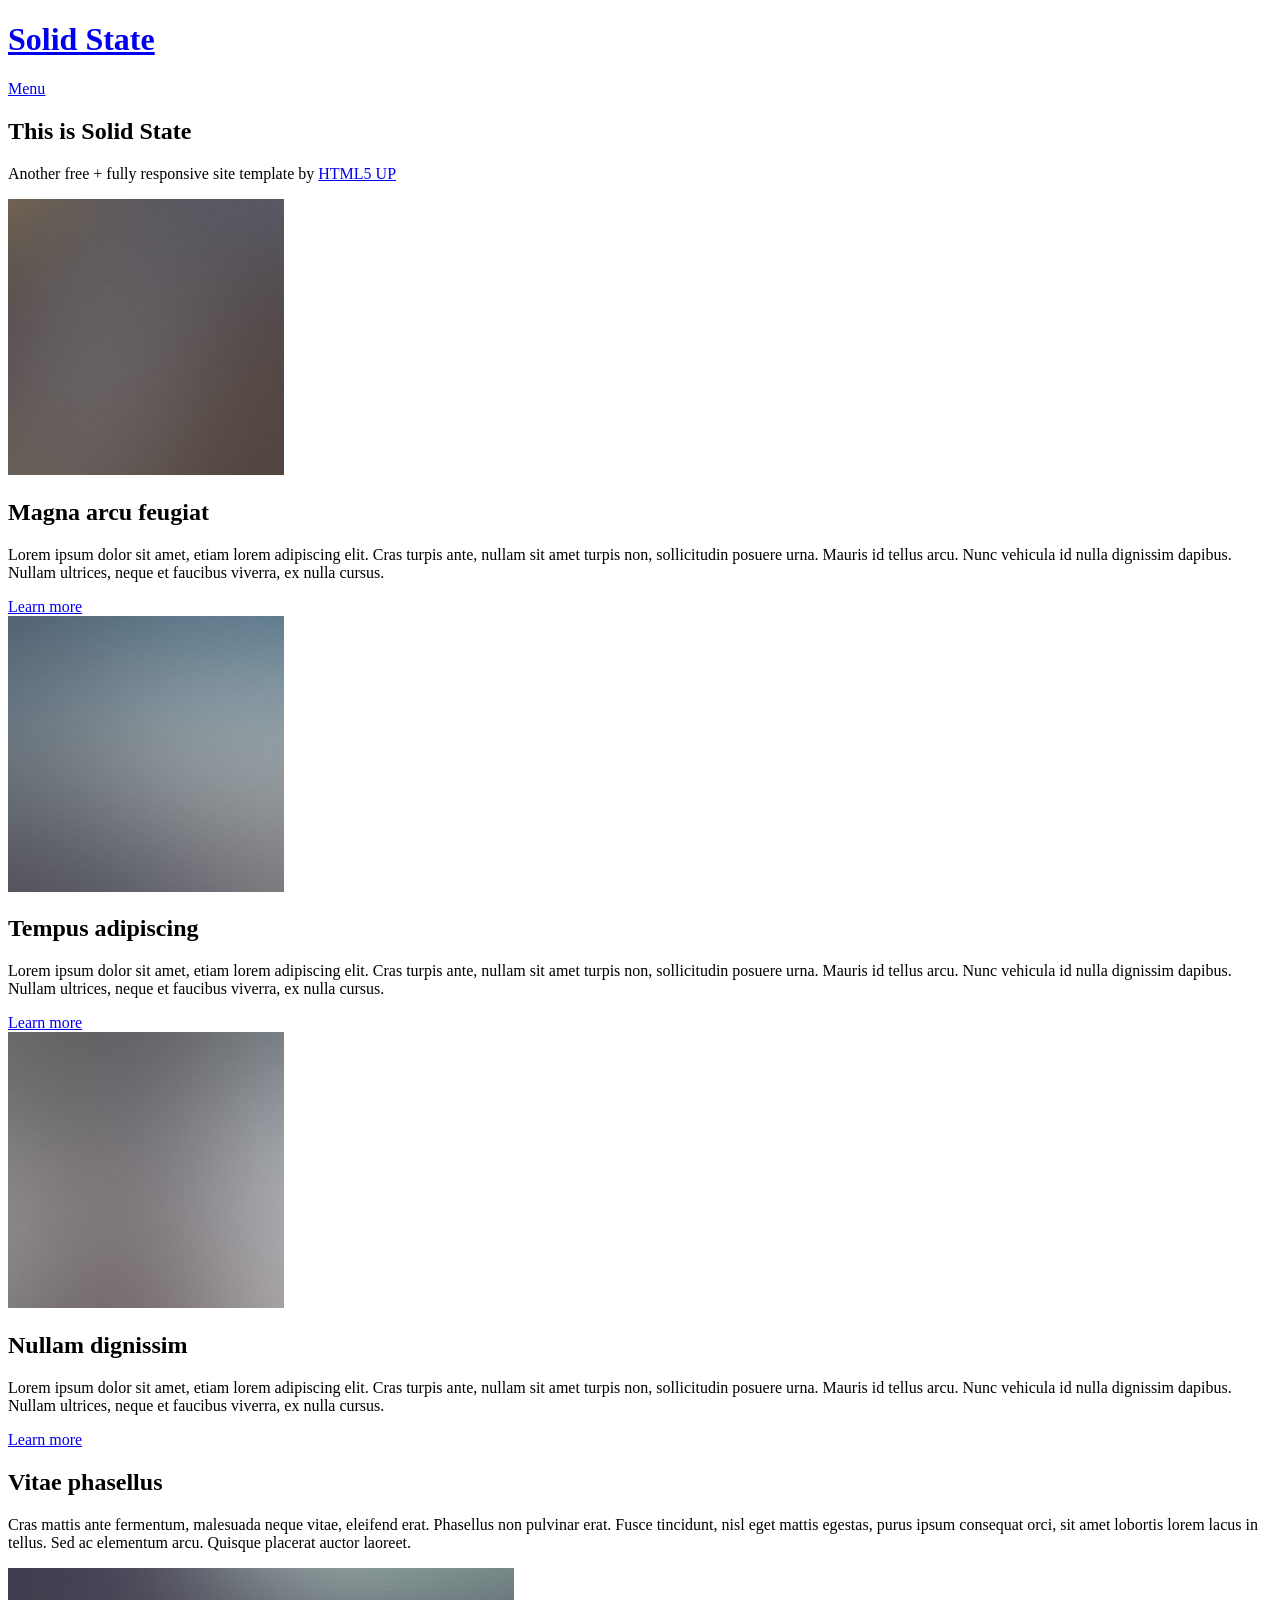
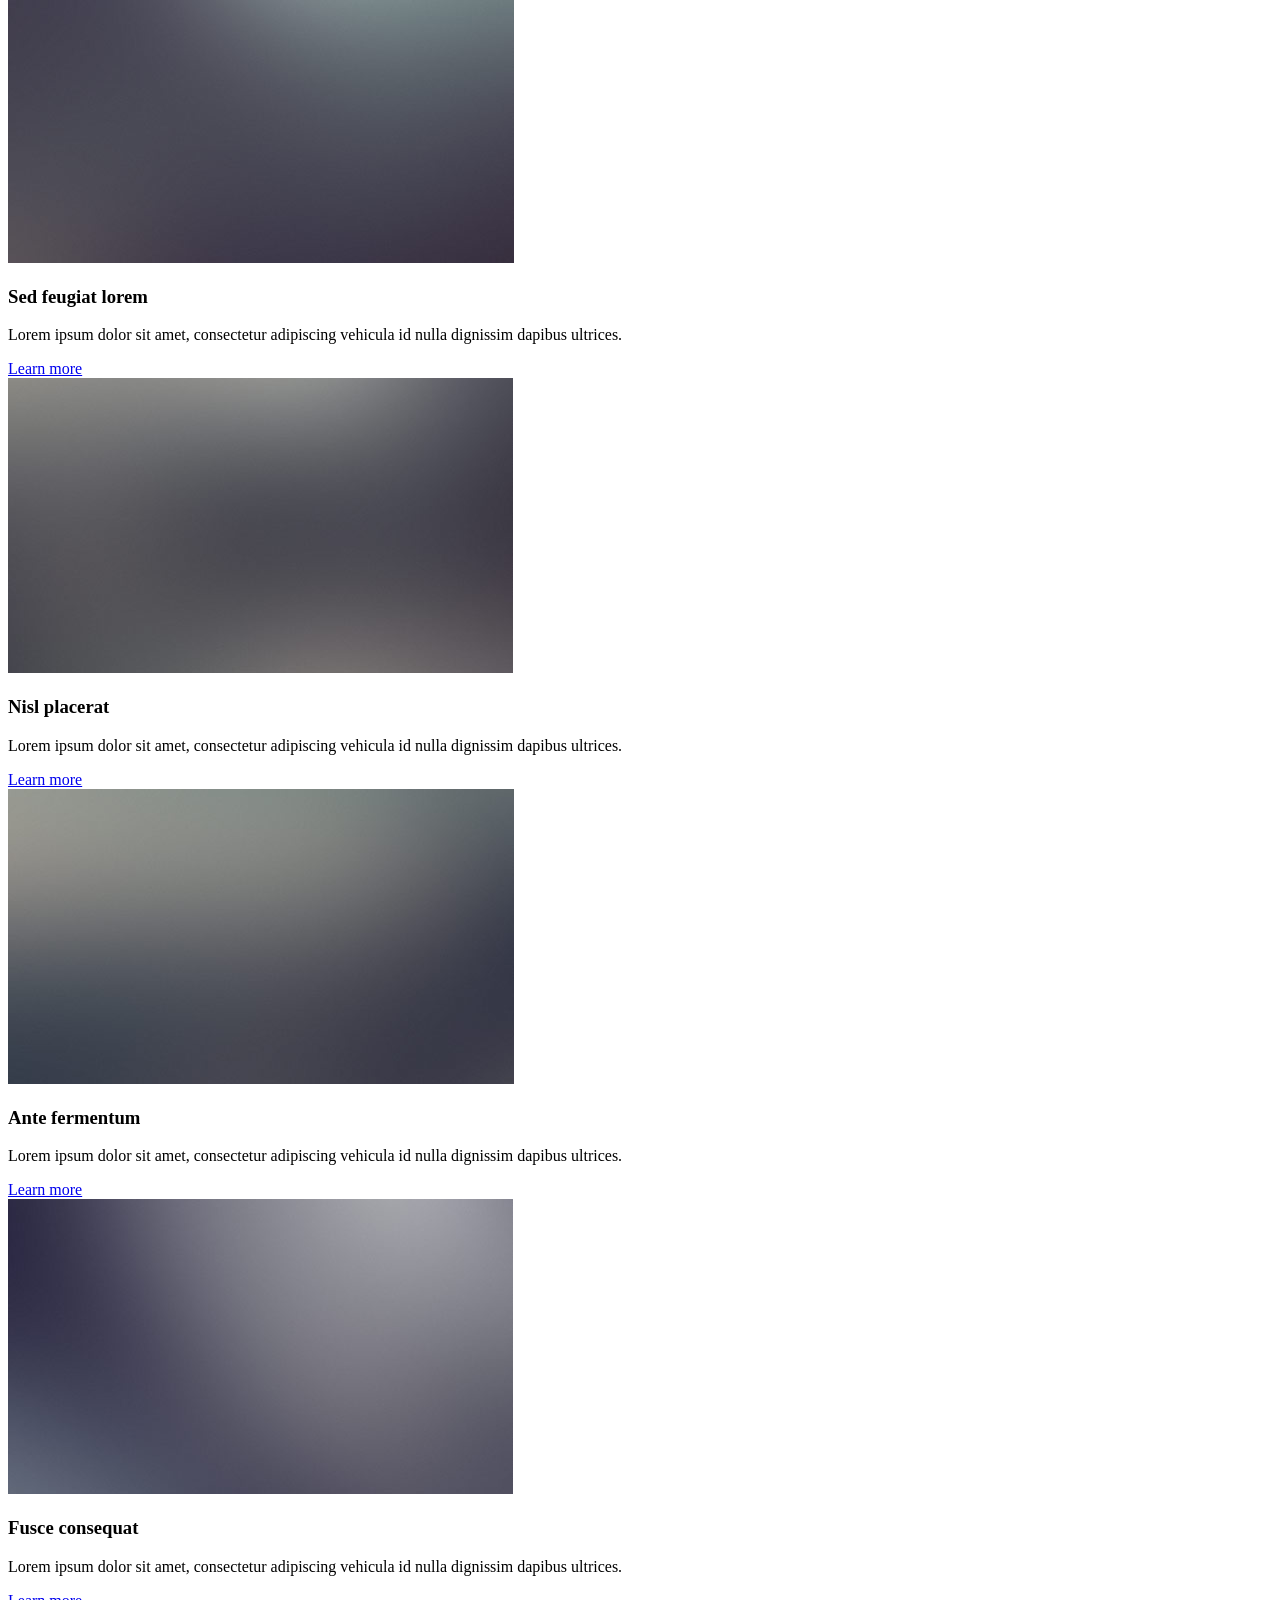
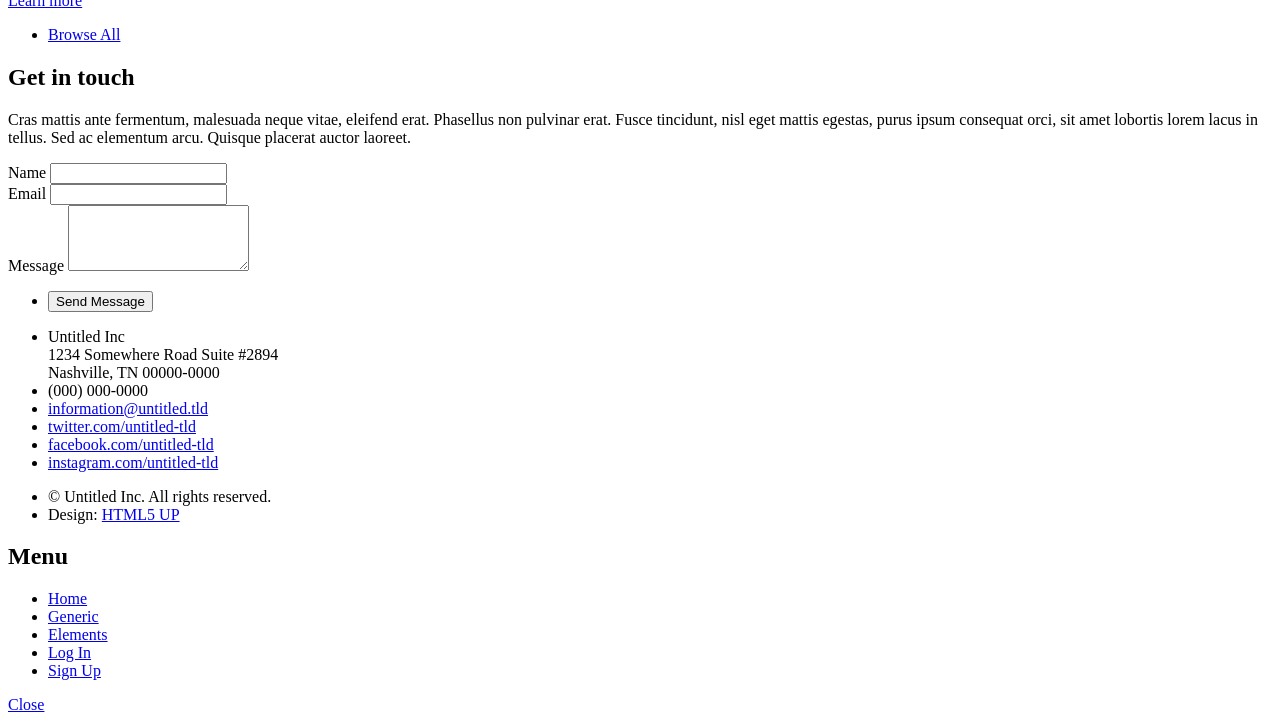
==== html5up-solid-state/index.html @ 422890f0 "added template" ====
<!DOCTYPE HTML>
<!--
	Solid State by HTML5 UP
	html5up.net | @ajlkn
	Free for personal and commercial use under the CCA 3.0 license (html5up.net/license)
-->
<html>
	<head>
		<title>Solid State by HTML5 UP</title>
		<meta charset="utf-8" />
		<meta name="viewport" content="width=device-width, initial-scale=1, user-scalable=no" />
		<link rel="stylesheet" href="assets/css/main.css" />
		<noscript><link rel="stylesheet" href="assets/css/noscript.css" /></noscript>
	</head>
	<body class="is-preload">

		<!-- Page Wrapper -->
			<div id="page-wrapper">

				<!-- Header -->
					<header id="header" class="alt">
						<h1><a href="index.html">Solid State</a></h1>
						<nav>
							<a href="#menu">Menu</a>
						</nav>
					</header>

				<!-- Menu -->
					<nav id="menu">
						<div class="inner">
							<h2>Menu</h2>
							<ul class="links">
								<li><a href="index.html">Home</a></li>
								<li><a href="generic.html">Generic</a></li>
								<li><a href="elements.html">Elements</a></li>
								<li><a href="#">Log In</a></li>
								<li><a href="#">Sign Up</a></li>
							</ul>
							<a href="#" class="close">Close</a>
						</div>
					</nav>

				<!-- Banner -->
					<section id="banner">
						<div class="inner">
							<div class="logo"><span class="icon fa-gem"></span></div>
							<h2>This is Solid State</h2>
							<p>Another free + fully responsive site template by <a href="http://html5up.net">HTML5 UP</a></p>
						</div>
					</section>

				<!-- Wrapper -->
					<section id="wrapper">

						<!-- One -->
							<section id="one" class="wrapper spotlight style1">
								<div class="inner">
									<a href="#" class="image"><img src="images/pic01.jpg" alt="" /></a>
									<div class="content">
										<h2 class="major">Magna arcu feugiat</h2>
										<p>Lorem ipsum dolor sit amet, etiam lorem adipiscing elit. Cras turpis ante, nullam sit amet turpis non, sollicitudin posuere urna. Mauris id tellus arcu. Nunc vehicula id nulla dignissim dapibus. Nullam ultrices, neque et faucibus viverra, ex nulla cursus.</p>
										<a href="#" class="special">Learn more</a>
									</div>
								</div>
							</section>

						<!-- Two -->
							<section id="two" class="wrapper alt spotlight style2">
								<div class="inner">
									<a href="#" class="image"><img src="images/pic02.jpg" alt="" /></a>
									<div class="content">
										<h2 class="major">Tempus adipiscing</h2>
										<p>Lorem ipsum dolor sit amet, etiam lorem adipiscing elit. Cras turpis ante, nullam sit amet turpis non, sollicitudin posuere urna. Mauris id tellus arcu. Nunc vehicula id nulla dignissim dapibus. Nullam ultrices, neque et faucibus viverra, ex nulla cursus.</p>
										<a href="#" class="special">Learn more</a>
									</div>
								</div>
							</section>

						<!-- Three -->
							<section id="three" class="wrapper spotlight style3">
								<div class="inner">
									<a href="#" class="image"><img src="images/pic03.jpg" alt="" /></a>
									<div class="content">
										<h2 class="major">Nullam dignissim</h2>
										<p>Lorem ipsum dolor sit amet, etiam lorem adipiscing elit. Cras turpis ante, nullam sit amet turpis non, sollicitudin posuere urna. Mauris id tellus arcu. Nunc vehicula id nulla dignissim dapibus. Nullam ultrices, neque et faucibus viverra, ex nulla cursus.</p>
										<a href="#" class="special">Learn more</a>
									</div>
								</div>
							</section>

						<!-- Four -->
							<section id="four" class="wrapper alt style1">
								<div class="inner">
									<h2 class="major">Vitae phasellus</h2>
									<p>Cras mattis ante fermentum, malesuada neque vitae, eleifend erat. Phasellus non pulvinar erat. Fusce tincidunt, nisl eget mattis egestas, purus ipsum consequat orci, sit amet lobortis lorem lacus in tellus. Sed ac elementum arcu. Quisque placerat auctor laoreet.</p>
									<section class="features">
										<article>
											<a href="#" class="image"><img src="images/pic04.jpg" alt="" /></a>
											<h3 class="major">Sed feugiat lorem</h3>
											<p>Lorem ipsum dolor sit amet, consectetur adipiscing vehicula id nulla dignissim dapibus ultrices.</p>
											<a href="#" class="special">Learn more</a>
										</article>
										<article>
											<a href="#" class="image"><img src="images/pic05.jpg" alt="" /></a>
											<h3 class="major">Nisl placerat</h3>
											<p>Lorem ipsum dolor sit amet, consectetur adipiscing vehicula id nulla dignissim dapibus ultrices.</p>
											<a href="#" class="special">Learn more</a>
										</article>
										<article>
											<a href="#" class="image"><img src="images/pic06.jpg" alt="" /></a>
											<h3 class="major">Ante fermentum</h3>
											<p>Lorem ipsum dolor sit amet, consectetur adipiscing vehicula id nulla dignissim dapibus ultrices.</p>
											<a href="#" class="special">Learn more</a>
										</article>
										<article>
											<a href="#" class="image"><img src="images/pic07.jpg" alt="" /></a>
											<h3 class="major">Fusce consequat</h3>
											<p>Lorem ipsum dolor sit amet, consectetur adipiscing vehicula id nulla dignissim dapibus ultrices.</p>
											<a href="#" class="special">Learn more</a>
										</article>
									</section>
									<ul class="actions">
										<li><a href="#" class="button">Browse All</a></li>
									</ul>
								</div>
							</section>

					</section>

				<!-- Footer -->
					<section id="footer">
						<div class="inner">
							<h2 class="major">Get in touch</h2>
							<p>Cras mattis ante fermentum, malesuada neque vitae, eleifend erat. Phasellus non pulvinar erat. Fusce tincidunt, nisl eget mattis egestas, purus ipsum consequat orci, sit amet lobortis lorem lacus in tellus. Sed ac elementum arcu. Quisque placerat auctor laoreet.</p>
							<form method="post" action="#">
								<div class="fields">
									<div class="field">
										<label for="name">Name</label>
										<input type="text" name="name" id="name" />
									</div>
									<div class="field">
										<label for="email">Email</label>
										<input type="email" name="email" id="email" />
									</div>
									<div class="field">
										<label for="message">Message</label>
										<textarea name="message" id="message" rows="4"></textarea>
									</div>
								</div>
								<ul class="actions">
									<li><input type="submit" value="Send Message" /></li>
								</ul>
							</form>
							<ul class="contact">
								<li class="icon solid fa-home">
									Untitled Inc<br />
									1234 Somewhere Road Suite #2894<br />
									Nashville, TN 00000-0000
								</li>
								<li class="icon solid fa-phone">(000) 000-0000</li>
								<li class="icon solid fa-envelope"><a href="#">information@untitled.tld</a></li>
								<li class="icon brands fa-twitter"><a href="#">twitter.com/untitled-tld</a></li>
								<li class="icon brands fa-facebook-f"><a href="#">facebook.com/untitled-tld</a></li>
								<li class="icon brands fa-instagram"><a href="#">instagram.com/untitled-tld</a></li>
							</ul>
							<ul class="copyright">
								<li>&copy; Untitled Inc. All rights reserved.</li><li>Design: <a href="http://html5up.net">HTML5 UP</a></li>
							</ul>
						</div>
					</section>

			</div>

		<!-- Scripts -->
			<script src="assets/js/jquery.min.js"></script>
			<script src="assets/js/jquery.scrollex.min.js"></script>
			<script src="assets/js/browser.min.js"></script>
			<script src="assets/js/breakpoints.min.js"></script>
			<script src="assets/js/util.js"></script>
			<script src="assets/js/main.js"></script>

	</body>
</html>
---- html5up-solid-state/assets/css/main.css ----
@import url(fontawesome-all.min.css);
@import url("https://fonts.googleapis.com/css?family=Raleway:200,700|Source+Sans+Pro:300,600,300italic,600italic");

/*
	Solid State by HTML5 UP
	html5up.net | @ajlkn
	Free for personal and commercial use under the CCA 3.0 license (html5up.net/license)
*/

html, body, div, span, applet, object,
iframe, h1, h2, h3, h4, h5, h6, p, blockquote,
pre, a, abbr, acronym, address, big, cite,
code, del, dfn, em, img, ins, kbd, q, s, samp,
small, strike, strong, sub, sup, tt, var, b,
u, i, center, dl, dt, dd, ol, ul, li, fieldset,
form, label, legend, table, caption, tbody,
tfoot, thead, tr, th, td, article, aside,
canvas, details, embed, figure, figcaption,
footer, header, hgroup, menu, nav, output, ruby,
section, summary, time, mark, audio, video {
	margin: 0;
	padding: 0;
	border: 0;
	font-size: 100%;
	font: inherit;
	vertical-align: baseline;}

article, aside, details, figcaption, figure,
footer, header, hgroup, menu, nav, section {
	display: block;}

body {
	line-height: 1;
}

ol, ul {
	list-style: none;
}

blockquote, q {
	quotes: none;
}

	blockquote:before, blockquote:after, q:before, q:after {
		content: '';
		content: none;
	}

table {
	border-collapse: collapse;
	border-spacing: 0;
}

body {
	-webkit-text-size-adjust: none;
}

mark {
	background-color: transparent;
	color: inherit;
}

input::-moz-focus-inner {
	border: 0;
	padding: 0;
}

input, select, textarea {
	-moz-appearance: none;
	-webkit-appearance: none;
	-ms-appearance: none;
	appearance: none;
}

/* Basic */

	@-ms-viewport {
		width: device-width;
	}

	body {
		-ms-overflow-style: scrollbar;
	}

	@media screen and (max-width: 480px) {

		html, body {
			min-width: 320px;
		}

	}

	html {
		box-sizing: border-box;
	}

	*, *:before, *:after {
		box-sizing: inherit;
	}

	body {
		background-color: #2e3141;
		background-image: linear-gradient(to top, rgba(46, 49, 65, 0.8), rgba(46, 49, 65, 0.8)), url("../../images/bg.jpg");
		background-size: auto, cover;
		background-attachment: fixed, fixed;
		background-position: center, center;
	}

		body.is-preload *, body.is-preload *:before, body.is-preload *:after {
			-moz-animation: none !important;
			-webkit-animation: none !important;
			-ms-animation: none !important;
			animation: none !important;
			-moz-transition: none !important;
			-webkit-transition: none !important;
			-ms-transition: none !important;
			transition: none !important;
		}

/* Type */

	body, input, select, textarea {
		color: #ffffff;
		font-family: "Source Sans Pro", Helvetica, sans-serif;
		font-size: 16.5pt;
		font-weight: 300;
		line-height: 1.65;
	}

		@media screen and (max-width: 1680px) {

			body, input, select, textarea {
				font-size: 13pt;
			}

		}

		@media screen and (max-width: 1280px) {

			body, input, select, textarea {
				font-size: 12pt;
			}

		}

		@media screen and (max-width: 980px) {

			body, input, select, textarea {
				font-size: 12pt;
			}

		}

		@media screen and (max-width: 736px) {

			body, input, select, textarea {
				font-size: 12pt;
			}

		}

		@media screen and (max-width: 480px) {

			body, input, select, textarea {
				font-size: 12pt;
			}

		}

	a {
		-moz-transition: color 0.2s ease-in-out, border-bottom-color 0.2s ease-in-out;
		-webkit-transition: color 0.2s ease-in-out, border-bottom-color 0.2s ease-in-out;
		-ms-transition: color 0.2s ease-in-out, border-bottom-color 0.2s ease-in-out;
		transition: color 0.2s ease-in-out, border-bottom-color 0.2s ease-in-out;
		border-bottom: dotted 1px rgba(255, 255, 255, 0.35);
		color: #ffffff;
		text-decoration: none;
	}

		a:hover {
			border-bottom-color: transparent;
			color: #ffffff !important;
		}

		a.special:not(.button) {
			text-decoration: none;
			border-bottom: 0;
			display: block;
			font-family: Raleway, Helvetica, sans-serif;
			font-size: 0.8em;
			font-weight: 700;
			letter-spacing: 0.1em;
			margin: 0 0 2em 0;
			text-transform: uppercase;
		}

			a.special:not(.button):before {
				-moz-osx-font-smoothing: grayscale;
				-webkit-font-smoothing: antialiased;
				display: inline-block;
				font-style: normal;
				font-variant: normal;
				text-rendering: auto;
				line-height: 1;
				text-transform: none !important;
				font-family: 'Font Awesome 5 Free';
				font-weight: 900;
			}

			a.special:not(.button):before {
				-moz-transition: background-color 0.2s ease-in-out;
				-webkit-transition: background-color 0.2s ease-in-out;
				-ms-transition: background-color 0.2s ease-in-out;
				transition: background-color 0.2s ease-in-out;
				border-radius: 100%;
				border: solid 2px rgba(255, 255, 255, 0.125);
				content: '\f105';
				display: inline-block;
				font-size: 1.25em;
				height: 2em;
				line-height: 1.75em;
				margin-right: 0.85em;
				text-align: center;
				text-indent: 0.15em;
				vertical-align: middle;
				width: 2em;
			}

			a.special:not(.button):hover:before {
				background-color: rgba(255, 255, 255, 0.025);
			}

			a.special:not(.button):active:before {
				background-color: rgba(255, 255, 255, 0.075);
			}

	strong, b {
		color: #ffffff;
		font-weight: 600;
	}

	em, i {
		font-style: italic;
	}

	p {
		margin: 0 0 2em 0;
	}

	h1, h2, h3, h4, h5, h6 {
		color: #ffffff;
		font-family: Raleway, Helvetica, sans-serif;
		font-weight: 700;
		letter-spacing: 0.1em;
		margin: 0 0 1em 0;
		text-transform: uppercase;
	}

		h1 a, h2 a, h3 a, h4 a, h5 a, h6 a {
			color: inherit;
			text-decoration: none;
			border-bottom: 0;
		}

		h1 span, h2 span, h3 span, h4 span, h5 span, h6 span {
			font-weight: 200;
		}

		h1.major, h2.major, h3.major, h4.major, h5.major, h6.major {
			padding-bottom: 1em;
			border-bottom: solid 2px rgba(255, 255, 255, 0.125);
		}

	h2 {
		font-size: 1.2em;
	}

	h3 {
		font-size: 0.9em;
	}

	h4 {
		font-size: 0.7em;
	}

	h5 {
		font-size: 0.7em;
	}

	h6 {
		font-size: 0.7em;
	}

	@media screen and (max-width: 736px) {

		h2 {
			font-size: 1em;
		}

		h3 {
			font-size: 0.8em;
		}

	}

	sub {
		font-size: 0.8em;
		position: relative;
		top: 0.5em;
	}

	sup {
		font-size: 0.8em;
		position: relative;
		top: -0.5em;
	}

	blockquote {
		border-left: solid 4px rgba(255, 255, 255, 0.125);
		font-style: italic;
		margin: 0 0 2em 0;
		padding: 0.5em 0 0.5em 2em;
	}

	code {
		background: rgba(255, 255, 255, 0.025);
		border-radius: 5px;
		border: solid 2px rgba(255, 255, 255, 0.125);
		font-family: "Courier New", monospace;
		font-size: 0.9em;
		margin: 0 0.25em;
		padding: 0.25em 0.65em;
	}

	pre {
		-webkit-overflow-scrolling: touch;
		font-family: "Courier New", monospace;
		font-size: 0.9em;
		margin: 0 0 2em 0;
	}

		pre code {
			display: block;
			line-height: 1.75em;
			padding: 1em 1.5em;
			overflow-x: auto;
		}

	hr {
		border: 0;
		border-bottom: solid 2px rgba(255, 255, 255, 0.125);
		margin: 2.5em 0;
	}

		hr.major {
			margin: 4em 0;
		}

	.align-left {
		text-align: left;
	}

	.align-center {
		text-align: center;
	}

	.align-right {
		text-align: right;
	}

/* Row */

	.row {
		display: flex;
		flex-wrap: wrap;
		box-sizing: border-box;
		align-items: stretch;
	}

		.row > * {
			box-sizing: border-box;
		}

		.row.gtr-uniform > * > :last-child {
			margin-bottom: 0;
		}

		.row.aln-left {
			justify-content: flex-start;
		}

		.row.aln-center {
			justify-content: center;
		}

		.row.aln-right {
			justify-content: flex-end;
		}

		.row.aln-top {
			align-items: flex-start;
		}

		.row.aln-middle {
			align-items: center;
		}

		.row.aln-bottom {
			align-items: flex-end;
		}

		.row > .imp {
			order: -1;
		}

		.row > .col-1 {
			width: 8.33333%;
		}

		.row > .off-1 {
			margin-left: 8.33333%;
		}

		.row > .col-2 {
			width: 16.66667%;
		}

		.row > .off-2 {
			margin-left: 16.66667%;
		}

		.row > .col-3 {
			width: 25%;
		}

		.row > .off-3 {
			margin-left: 25%;
		}

		.row > .col-4 {
			width: 33.33333%;
		}

		.row > .off-4 {
			margin-left: 33.33333%;
		}

		.row > .col-5 {
			width: 41.66667%;
		}

		.row > .off-5 {
			margin-left: 41.66667%;
		}

		.row > .col-6 {
			width: 50%;
		}

		.row > .off-6 {
			margin-left: 50%;
		}

		.row > .col-7 {
			width: 58.33333%;
		}

		.row > .off-7 {
			margin-left: 58.33333%;
		}

		.row > .col-8 {
			width: 66.66667%;
		}

		.row > .off-8 {
			margin-left: 66.66667%;
		}

		.row > .col-9 {
			width: 75%;
		}

		.row > .off-9 {
			margin-left: 75%;
		}

		.row > .col-10 {
			width: 83.33333%;
		}

		.row > .off-10 {
			margin-left: 83.33333%;
		}

		.row > .col-11 {
			width: 91.66667%;
		}

		.row > .off-11 {
			margin-left: 91.66667%;
		}

		.row > .col-12 {
			width: 100%;
		}

		.row > .off-12 {
			margin-left: 100%;
		}

		.row.gtr-0 {
			margin-top: 0;
			margin-left: 0em;
		}

			.row.gtr-0 > * {
				padding: 0 0 0 0em;
			}

			.row.gtr-0.gtr-uniform {
				margin-top: 0em;
			}

				.row.gtr-0.gtr-uniform > * {
					padding-top: 0em;
				}

		.row.gtr-25 {
			margin-top: 0;
			margin-left: -0.4375em;
		}

			.row.gtr-25 > * {
				padding: 0 0 0 0.4375em;
			}

			.row.gtr-25.gtr-uniform {
				margin-top: -0.4375em;
			}

				.row.gtr-25.gtr-uniform > * {
					padding-top: 0.4375em;
				}

		.row.gtr-50 {
			margin-top: 0;
			margin-left: -0.875em;
		}

			.row.gtr-50 > * {
				padding: 0 0 0 0.875em;
			}

			.row.gtr-50.gtr-uniform {
				margin-top: -0.875em;
			}

				.row.gtr-50.gtr-uniform > * {
					padding-top: 0.875em;
				}

		.row {
			margin-top: 0;
			margin-left: -1.75em;
		}

			.row > * {
				padding: 0 0 0 1.75em;
			}

			.row.gtr-uniform {
				margin-top: -1.75em;
			}

				.row.gtr-uniform > * {
					padding-top: 1.75em;
				}

		.row.gtr-150 {
			margin-top: 0;
			margin-left: -2.625em;
		}

			.row.gtr-150 > * {
				padding: 0 0 0 2.625em;
			}

			.row.gtr-150.gtr-uniform {
				margin-top: -2.625em;
			}

				.row.gtr-150.gtr-uniform > * {
					padding-top: 2.625em;
				}

		.row.gtr-200 {
			margin-top: 0;
			margin-left: -3.5em;
		}

			.row.gtr-200 > * {
				padding: 0 0 0 3.5em;
			}

			.row.gtr-200.gtr-uniform {
				margin-top: -3.5em;
			}

				.row.gtr-200.gtr-uniform > * {
					padding-top: 3.5em;
				}

		@media screen and (max-width: 1680px) {

			.row {
				display: flex;
				flex-wrap: wrap;
				box-sizing: border-box;
				align-items: stretch;
			}

				.row > * {
					box-sizing: border-box;
				}

				.row.gtr-uniform > * > :last-child {
					margin-bottom: 0;
				}

				.row.aln-left {
					justify-content: flex-start;
				}

				.row.aln-center {
					justify-content: center;
				}

				.row.aln-right {
					justify-content: flex-end;
				}

				.row.aln-top {
					align-items: flex-start;
				}

				.row.aln-middle {
					align-items: center;
				}

				.row.aln-bottom {
					align-items: flex-end;
				}

				.row > .imp-xlarge {
					order: -1;
				}

				.row > .col-1-xlarge {
					width: 8.33333%;
				}

				.row > .off-1-xlarge {
					margin-left: 8.33333%;
				}

				.row > .col-2-xlarge {
					width: 16.66667%;
				}

				.row > .off-2-xlarge {
					margin-left: 16.66667%;
				}

				.row > .col-3-xlarge {
					width: 25%;
				}

				.row > .off-3-xlarge {
					margin-left: 25%;
				}

				.row > .col-4-xlarge {
					width: 33.33333%;
				}

				.row > .off-4-xlarge {
					margin-left: 33.33333%;
				}

				.row > .col-5-xlarge {
					width: 41.66667%;
				}

				.row > .off-5-xlarge {
					margin-left: 41.66667%;
				}

				.row > .col-6-xlarge {
					width: 50%;
				}

				.row > .off-6-xlarge {
					margin-left: 50%;
				}

				.row > .col-7-xlarge {
					width: 58.33333%;
				}

				.row > .off-7-xlarge {
					margin-left: 58.33333%;
				}

				.row > .col-8-xlarge {
					width: 66.66667%;
				}

				.row > .off-8-xlarge {
					margin-left: 66.66667%;
				}

				.row > .col-9-xlarge {
					width: 75%;
				}

				.row > .off-9-xlarge {
					margin-left: 75%;
				}

				.row > .col-10-xlarge {
					width: 83.33333%;
				}

				.row > .off-10-xlarge {
					margin-left: 83.33333%;
				}

				.row > .col-11-xlarge {
					width: 91.66667%;
				}

				.row > .off-11-xlarge {
					margin-left: 91.66667%;
				}

				.row > .col-12-xlarge {
					width: 100%;
				}

				.row > .off-12-xlarge {
					margin-left: 100%;
				}

				.row.gtr-0 {
					margin-top: 0;
					margin-left: 0em;
				}

					.row.gtr-0 > * {
						padding: 0 0 0 0em;
					}

					.row.gtr-0.gtr-uniform {
						margin-top: 0em;
					}

						.row.gtr-0.gtr-uniform > * {
							padding-top: 0em;
						}

				.row.gtr-25 {
					margin-top: 0;
					margin-left: -0.4375em;
				}

					.row.gtr-25 > * {
						padding: 0 0 0 0.4375em;
					}

					.row.gtr-25.gtr-uniform {
						margin-top: -0.4375em;
					}

						.row.gtr-25.gtr-uniform > * {
							padding-top: 0.4375em;
						}

				.row.gtr-50 {
					margin-top: 0;
					margin-left: -0.875em;
				}

					.row.gtr-50 > * {
						padding: 0 0 0 0.875em;
					}

					.row.gtr-50.gtr-uniform {
						margin-top: -0.875em;
					}

						.row.gtr-50.gtr-uniform > * {
							padding-top: 0.875em;
						}

				.row {
					margin-top: 0;
					margin-left: -1.75em;
				}

					.row > * {
						padding: 0 0 0 1.75em;
					}

					.row.gtr-uniform {
						margin-top: -1.75em;
					}

						.row.gtr-uniform > * {
							padding-top: 1.75em;
						}

				.row.gtr-150 {
					margin-top: 0;
					margin-left: -2.625em;
				}

					.row.gtr-150 > * {
						padding: 0 0 0 2.625em;
					}

					.row.gtr-150.gtr-uniform {
						margin-top: -2.625em;
					}

						.row.gtr-150.gtr-uniform > * {
							padding-top: 2.625em;
						}

				.row.gtr-200 {
					margin-top: 0;
					margin-left: -3.5em;
				}

					.row.gtr-200 > * {
						padding: 0 0 0 3.5em;
					}

					.row.gtr-200.gtr-uniform {
						margin-top: -3.5em;
					}

						.row.gtr-200.gtr-uniform > * {
							padding-top: 3.5em;
						}

		}

		@media screen and (max-width: 1280px) {

			.row {
				display: flex;
				flex-wrap: wrap;
				box-sizing: border-box;
				align-items: stretch;
			}

				.row > * {
					box-sizing: border-box;
				}

				.row.gtr-uniform > * > :last-child {
					margin-bottom: 0;
				}

				.row.aln-left {
					justify-content: flex-start;
				}

				.row.aln-center {
					justify-content: center;
				}

				.row.aln-right {
					justify-content: flex-end;
				}

				.row.aln-top {
					align-items: flex-start;
				}

				.row.aln-middle {
					align-items: center;
				}

				.row.aln-bottom {
					align-items: flex-end;
				}

				.row > .imp-large {
					order: -1;
				}

				.row > .col-1-large {
					width: 8.33333%;
				}

				.row > .off-1-large {
					margin-left: 8.33333%;
				}

				.row > .col-2-large {
					width: 16.66667%;
				}

				.row > .off-2-large {
					margin-left: 16.66667%;
				}

				.row > .col-3-large {
					width: 25%;
				}

				.row > .off-3-large {
					margin-left: 25%;
				}

				.row > .col-4-large {
					width: 33.33333%;
				}

				.row > .off-4-large {
					margin-left: 33.33333%;
				}

				.row > .col-5-large {
					width: 41.66667%;
				}

				.row > .off-5-large {
					margin-left: 41.66667%;
				}

				.row > .col-6-large {
					width: 50%;
				}

				.row > .off-6-large {
					margin-left: 50%;
				}

				.row > .col-7-large {
					width: 58.33333%;
				}

				.row > .off-7-large {
					margin-left: 58.33333%;
				}

				.row > .col-8-large {
					width: 66.66667%;
				}

				.row > .off-8-large {
					margin-left: 66.66667%;
				}

				.row > .col-9-large {
					width: 75%;
				}

				.row > .off-9-large {
					margin-left: 75%;
				}

				.row > .col-10-large {
					width: 83.33333%;
				}

				.row > .off-10-large {
					margin-left: 83.33333%;
				}

				.row > .col-11-large {
					width: 91.66667%;
				}

				.row > .off-11-large {
					margin-left: 91.66667%;
				}

				.row > .col-12-large {
					width: 100%;
				}

				.row > .off-12-large {
					margin-left: 100%;
				}

				.row.gtr-0 {
					margin-top: 0;
					margin-left: 0em;
				}

					.row.gtr-0 > * {
						padding: 0 0 0 0em;
					}

					.row.gtr-0.gtr-uniform {
						margin-top: 0em;
					}

						.row.gtr-0.gtr-uniform > * {
							padding-top: 0em;
						}

				.row.gtr-25 {
					margin-top: 0;
					margin-left: -0.4375em;
				}

					.row.gtr-25 > * {
						padding: 0 0 0 0.4375em;
					}

					.row.gtr-25.gtr-uniform {
						margin-top: -0.4375em;
					}

						.row.gtr-25.gtr-uniform > * {
							padding-top: 0.4375em;
						}

				.row.gtr-50 {
					margin-top: 0;
					margin-left: -0.875em;
				}

					.row.gtr-50 > * {
						padding: 0 0 0 0.875em;
					}

					.row.gtr-50.gtr-uniform {
						margin-top: -0.875em;
					}

						.row.gtr-50.gtr-uniform > * {
							padding-top: 0.875em;
						}

				.row {
					margin-top: 0;
					margin-left: -1.75em;
				}

					.row > * {
						padding: 0 0 0 1.75em;
					}

					.row.gtr-uniform {
						margin-top: -1.75em;
					}

						.row.gtr-uniform > * {
							padding-top: 1.75em;
						}

				.row.gtr-150 {
					margin-top: 0;
					margin-left: -2.625em;
				}

					.row.gtr-150 > * {
						padding: 0 0 0 2.625em;
					}

					.row.gtr-150.gtr-uniform {
						margin-top: -2.625em;
					}

						.row.gtr-150.gtr-uniform > * {
							padding-top: 2.625em;
						}

				.row.gtr-200 {
					margin-top: 0;
					margin-left: -3.5em;
				}

					.row.gtr-200 > * {
						padding: 0 0 0 3.5em;
					}

					.row.gtr-200.gtr-uniform {
						margin-top: -3.5em;
					}

						.row.gtr-200.gtr-uniform > * {
							padding-top: 3.5em;
						}

		}

		@media screen and (max-width: 980px) {

			.row {
				display: flex;
				flex-wrap: wrap;
				box-sizing: border-box;
				align-items: stretch;
			}

				.row > * {
					box-sizing: border-box;
				}

				.row.gtr-uniform > * > :last-child {
					margin-bottom: 0;
				}

				.row.aln-left {
					justify-content: flex-start;
				}

				.row.aln-center {
					justify-content: center;
				}

				.row.aln-right {
					justify-content: flex-end;
				}

				.row.aln-top {
					align-items: flex-start;
				}

				.row.aln-middle {
					align-items: center;
				}

				.row.aln-bottom {
					align-items: flex-end;
				}

				.row > .imp-medium {
					order: -1;
				}

				.row > .col-1-medium {
					width: 8.33333%;
				}

				.row > .off-1-medium {
					margin-left: 8.33333%;
				}

				.row > .col-2-medium {
					width: 16.66667%;
				}

				.row > .off-2-medium {
					margin-left: 16.66667%;
				}

				.row > .col-3-medium {
					width: 25%;
				}

				.row > .off-3-medium {
					margin-left: 25%;
				}

				.row > .col-4-medium {
					width: 33.33333%;
				}

				.row > .off-4-medium {
					margin-left: 33.33333%;
				}

				.row > .col-5-medium {
					width: 41.66667%;
				}

				.row > .off-5-medium {
					margin-left: 41.66667%;
				}

				.row > .col-6-medium {
					width: 50%;
				}

				.row > .off-6-medium {
					margin-left: 50%;
				}

				.row > .col-7-medium {
					width: 58.33333%;
				}

				.row > .off-7-medium {
					margin-left: 58.33333%;
				}

				.row > .col-8-medium {
					width: 66.66667%;
				}

				.row > .off-8-medium {
					margin-left: 66.66667%;
				}

				.row > .col-9-medium {
					width: 75%;
				}

				.row > .off-9-medium {
					margin-left: 75%;
				}

				.row > .col-10-medium {
					width: 83.33333%;
				}

				.row > .off-10-medium {
					margin-left: 83.33333%;
				}

				.row > .col-11-medium {
					width: 91.66667%;
				}

				.row > .off-11-medium {
					margin-left: 91.66667%;
				}

				.row > .col-12-medium {
					width: 100%;
				}

				.row > .off-12-medium {
					margin-left: 100%;
				}

				.row.gtr-0 {
					margin-top: 0;
					margin-left: 0em;
				}

					.row.gtr-0 > * {
						padding: 0 0 0 0em;
					}

					.row.gtr-0.gtr-uniform {
						margin-top: 0em;
					}

						.row.gtr-0.gtr-uniform > * {
							padding-top: 0em;
						}

				.row.gtr-25 {
					margin-top: 0;
					margin-left: -0.4375em;
				}

					.row.gtr-25 > * {
						padding: 0 0 0 0.4375em;
					}

					.row.gtr-25.gtr-uniform {
						margin-top: -0.4375em;
					}

						.row.gtr-25.gtr-uniform > * {
							padding-top: 0.4375em;
						}

				.row.gtr-50 {
					margin-top: 0;
					margin-left: -0.875em;
				}

					.row.gtr-50 > * {
						padding: 0 0 0 0.875em;
					}

					.row.gtr-50.gtr-uniform {
						margin-top: -0.875em;
					}

						.row.gtr-50.gtr-uniform > * {
							padding-top: 0.875em;
						}

				.row {
					margin-top: 0;
					margin-left: -1.75em;
				}

					.row > * {
						padding: 0 0 0 1.75em;
					}

					.row.gtr-uniform {
						margin-top: -1.75em;
					}

						.row.gtr-uniform > * {
							padding-top: 1.75em;
						}

				.row.gtr-150 {
					margin-top: 0;
					margin-left: -2.625em;
				}

					.row.gtr-150 > * {
						padding: 0 0 0 2.625em;
					}

					.row.gtr-150.gtr-uniform {
						margin-top: -2.625em;
					}

						.row.gtr-150.gtr-uniform > * {
							padding-top: 2.625em;
						}

				.row.gtr-200 {
					margin-top: 0;
					margin-left: -3.5em;
				}

					.row.gtr-200 > * {
						padding: 0 0 0 3.5em;
					}

					.row.gtr-200.gtr-uniform {
						margin-top: -3.5em;
					}

						.row.gtr-200.gtr-uniform > * {
							padding-top: 3.5em;
						}

		}

		@media screen and (max-width: 736px) {

			.row {
				display: flex;
				flex-wrap: wrap;
				box-sizing: border-box;
				align-items: stretch;
			}

				.row > * {
					box-sizing: border-box;
				}

				.row.gtr-uniform > * > :last-child {
					margin-bottom: 0;
				}

				.row.aln-left {
					justify-content: flex-start;
				}

				.row.aln-center {
					justify-content: center;
				}

				.row.aln-right {
					justify-content: flex-end;
				}

				.row.aln-top {
					align-items: flex-start;
				}

				.row.aln-middle {
					align-items: center;
				}

				.row.aln-bottom {
					align-items: flex-end;
				}

				.row > .imp-small {
					order: -1;
				}

				.row > .col-1-small {
					width: 8.33333%;
				}

				.row > .off-1-small {
					margin-left: 8.33333%;
				}

				.row > .col-2-small {
					width: 16.66667%;
				}

				.row > .off-2-small {
					margin-left: 16.66667%;
				}

				.row > .col-3-small {
					width: 25%;
				}

				.row > .off-3-small {
					margin-left: 25%;
				}

				.row > .col-4-small {
					width: 33.33333%;
				}

				.row > .off-4-small {
					margin-left: 33.33333%;
				}

				.row > .col-5-small {
					width: 41.66667%;
				}

				.row > .off-5-small {
					margin-left: 41.66667%;
				}

				.row > .col-6-small {
					width: 50%;
				}

				.row > .off-6-small {
					margin-left: 50%;
				}

				.row > .col-7-small {
					width: 58.33333%;
				}

				.row > .off-7-small {
					margin-left: 58.33333%;
				}

				.row > .col-8-small {
					width: 66.66667%;
				}

				.row > .off-8-small {
					margin-left: 66.66667%;
				}

				.row > .col-9-small {
					width: 75%;
				}

				.row > .off-9-small {
					margin-left: 75%;
				}

				.row > .col-10-small {
					width: 83.33333%;
				}

				.row > .off-10-small {
					margin-left: 83.33333%;
				}

				.row > .col-11-small {
					width: 91.66667%;
				}

				.row > .off-11-small {
					margin-left: 91.66667%;
				}

				.row > .col-12-small {
					width: 100%;
				}

				.row > .off-12-small {
					margin-left: 100%;
				}

				.row.gtr-0 {
					margin-top: 0;
					margin-left: 0em;
				}

					.row.gtr-0 > * {
						padding: 0 0 0 0em;
					}

					.row.gtr-0.gtr-uniform {
						margin-top: 0em;
					}

						.row.gtr-0.gtr-uniform > * {
							padding-top: 0em;
						}

				.row.gtr-25 {
					margin-top: 0;
					margin-left: -0.3125em;
				}

					.row.gtr-25 > * {
						padding: 0 0 0 0.3125em;
					}

					.row.gtr-25.gtr-uniform {
						margin-top: -0.3125em;
					}

						.row.gtr-25.gtr-uniform > * {
							padding-top: 0.3125em;
						}

				.row.gtr-50 {
					margin-top: 0;
					margin-left: -0.625em;
				}

					.row.gtr-50 > * {
						padding: 0 0 0 0.625em;
					}

					.row.gtr-50.gtr-uniform {
						margin-top: -0.625em;
					}

						.row.gtr-50.gtr-uniform > * {
							padding-top: 0.625em;
						}

				.row {
					margin-top: 0;
					margin-left: -1.25em;
				}

					.row > * {
						padding: 0 0 0 1.25em;
					}

					.row.gtr-uniform {
						margin-top: -1.25em;
					}

						.row.gtr-uniform > * {
							padding-top: 1.25em;
						}

				.row.gtr-150 {
					margin-top: 0;
					margin-left: -1.875em;
				}

					.row.gtr-150 > * {
						padding: 0 0 0 1.875em;
					}

					.row.gtr-150.gtr-uniform {
						margin-top: -1.875em;
					}

						.row.gtr-150.gtr-uniform > * {
							padding-top: 1.875em;
						}

				.row.gtr-200 {
					margin-top: 0;
					margin-left: -2.5em;
				}

					.row.gtr-200 > * {
						padding: 0 0 0 2.5em;
					}

					.row.gtr-200.gtr-uniform {
						margin-top: -2.5em;
					}

						.row.gtr-200.gtr-uniform > * {
							padding-top: 2.5em;
						}

		}

		@media screen and (max-width: 480px) {

			.row {
				display: flex;
				flex-wrap: wrap;
				box-sizing: border-box;
				align-items: stretch;
			}

				.row > * {
					box-sizing: border-box;
				}

				.row.gtr-uniform > * > :last-child {
					margin-bottom: 0;
				}

				.row.aln-left {
					justify-content: flex-start;
				}

				.row.aln-center {
					justify-content: center;
				}

				.row.aln-right {
					justify-content: flex-end;
				}

				.row.aln-top {
					align-items: flex-start;
				}

				.row.aln-middle {
					align-items: center;
				}

				.row.aln-bottom {
					align-items: flex-end;
				}

				.row > .imp-xsmall {
					order: -1;
				}

				.row > .col-1-xsmall {
					width: 8.33333%;
				}

				.row > .off-1-xsmall {
					margin-left: 8.33333%;
				}

				.row > .col-2-xsmall {
					width: 16.66667%;
				}

				.row > .off-2-xsmall {
					margin-left: 16.66667%;
				}

				.row > .col-3-xsmall {
					width: 25%;
				}

				.row > .off-3-xsmall {
					margin-left: 25%;
				}

				.row > .col-4-xsmall {
					width: 33.33333%;
				}

				.row > .off-4-xsmall {
					margin-left: 33.33333%;
				}

				.row > .col-5-xsmall {
					width: 41.66667%;
				}

				.row > .off-5-xsmall {
					margin-left: 41.66667%;
				}

				.row > .col-6-xsmall {
					width: 50%;
				}

				.row > .off-6-xsmall {
					margin-left: 50%;
				}

				.row > .col-7-xsmall {
					width: 58.33333%;
				}

				.row > .off-7-xsmall {
					margin-left: 58.33333%;
				}

				.row > .col-8-xsmall {
					width: 66.66667%;
				}

				.row > .off-8-xsmall {
					margin-left: 66.66667%;
				}

				.row > .col-9-xsmall {
					width: 75%;
				}

				.row > .off-9-xsmall {
					margin-left: 75%;
				}

				.row > .col-10-xsmall {
					width: 83.33333%;
				}

				.row > .off-10-xsmall {
					margin-left: 83.33333%;
				}

				.row > .col-11-xsmall {
					width: 91.66667%;
				}

				.row > .off-11-xsmall {
					margin-left: 91.66667%;
				}

				.row > .col-12-xsmall {
					width: 100%;
				}

				.row > .off-12-xsmall {
					margin-left: 100%;
				}

				.row.gtr-0 {
					margin-top: 0;
					margin-left: 0em;
				}

					.row.gtr-0 > * {
						padding: 0 0 0 0em;
					}

					.row.gtr-0.gtr-uniform {
						margin-top: 0em;
					}

						.row.gtr-0.gtr-uniform > * {
							padding-top: 0em;
						}

				.row.gtr-25 {
					margin-top: 0;
					margin-left: -0.3125em;
				}

					.row.gtr-25 > * {
						padding: 0 0 0 0.3125em;
					}

					.row.gtr-25.gtr-uniform {
						margin-top: -0.3125em;
					}

						.row.gtr-25.gtr-uniform > * {
							padding-top: 0.3125em;
						}

				.row.gtr-50 {
					margin-top: 0;
					margin-left: -0.625em;
				}

					.row.gtr-50 > * {
						padding: 0 0 0 0.625em;
					}

					.row.gtr-50.gtr-uniform {
						margin-top: -0.625em;
					}

						.row.gtr-50.gtr-uniform > * {
							padding-top: 0.625em;
						}

				.row {
					margin-top: 0;
					margin-left: -1.25em;
				}

					.row > * {
						padding: 0 0 0 1.25em;
					}

					.row.gtr-uniform {
						margin-top: -1.25em;
					}

						.row.gtr-uniform > * {
							padding-top: 1.25em;
						}

				.row.gtr-150 {
					margin-top: 0;
					margin-left: -1.875em;
				}

					.row.gtr-150 > * {
						padding: 0 0 0 1.875em;
					}

					.row.gtr-150.gtr-uniform {
						margin-top: -1.875em;
					}

						.row.gtr-150.gtr-uniform > * {
							padding-top: 1.875em;
						}

				.row.gtr-200 {
					margin-top: 0;
					margin-left: -2.5em;
				}

					.row.gtr-200 > * {
						padding: 0 0 0 2.5em;
					}

					.row.gtr-200.gtr-uniform {
						margin-top: -2.5em;
					}

						.row.gtr-200.gtr-uniform > * {
							padding-top: 2.5em;
						}

		}

		@media screen and (max-width: 360px) {

			.row {
				display: flex;
				flex-wrap: wrap;
				box-sizing: border-box;
				align-items: stretch;
			}

				.row > * {
					box-sizing: border-box;
				}

				.row.gtr-uniform > * > :last-child {
					margin-bottom: 0;
				}

				.row.aln-left {
					justify-content: flex-start;
				}

				.row.aln-center {
					justify-content: center;
				}

				.row.aln-right {
					justify-content: flex-end;
				}

				.row.aln-top {
					align-items: flex-start;
				}

				.row.aln-middle {
					align-items: center;
				}

				.row.aln-bottom {
					align-items: flex-end;
				}

				.row > .imp-xxsmall {
					order: -1;
				}

				.row > .col-1-xxsmall {
					width: 8.33333%;
				}

				.row > .off-1-xxsmall {
					margin-left: 8.33333%;
				}

				.row > .col-2-xxsmall {
					width: 16.66667%;
				}

				.row > .off-2-xxsmall {
					margin-left: 16.66667%;
				}

				.row > .col-3-xxsmall {
					width: 25%;
				}

				.row > .off-3-xxsmall {
					margin-left: 25%;
				}

				.row > .col-4-xxsmall {
					width: 33.33333%;
				}

				.row > .off-4-xxsmall {
					margin-left: 33.33333%;
				}

				.row > .col-5-xxsmall {
					width: 41.66667%;
				}

				.row > .off-5-xxsmall {
					margin-left: 41.66667%;
				}

				.row > .col-6-xxsmall {
					width: 50%;
				}

				.row > .off-6-xxsmall {
					margin-left: 50%;
				}

				.row > .col-7-xxsmall {
					width: 58.33333%;
				}

				.row > .off-7-xxsmall {
					margin-left: 58.33333%;
				}

				.row > .col-8-xxsmall {
					width: 66.66667%;
				}

				.row > .off-8-xxsmall {
					margin-left: 66.66667%;
				}

				.row > .col-9-xxsmall {
					width: 75%;
				}

				.row > .off-9-xxsmall {
					margin-left: 75%;
				}

				.row > .col-10-xxsmall {
					width: 83.33333%;
				}

				.row > .off-10-xxsmall {
					margin-left: 83.33333%;
				}

				.row > .col-11-xxsmall {
					width: 91.66667%;
				}

				.row > .off-11-xxsmall {
					margin-left: 91.66667%;
				}

				.row > .col-12-xxsmall {
					width: 100%;
				}

				.row > .off-12-xxsmall {
					margin-left: 100%;
				}

				.row.gtr-0 {
					margin-top: 0;
					margin-left: 0em;
				}

					.row.gtr-0 > * {
						padding: 0 0 0 0em;
					}

					.row.gtr-0.gtr-uniform {
						margin-top: 0em;
					}

						.row.gtr-0.gtr-uniform > * {
							padding-top: 0em;
						}

				.row.gtr-25 {
					margin-top: 0;
					margin-left: -0.3125em;
				}

					.row.gtr-25 > * {
						padding: 0 0 0 0.3125em;
					}

					.row.gtr-25.gtr-uniform {
						margin-top: -0.3125em;
					}

						.row.gtr-25.gtr-uniform > * {
							padding-top: 0.3125em;
						}

				.row.gtr-50 {
					margin-top: 0;
					margin-left: -0.625em;
				}

					.row.gtr-50 > * {
						padding: 0 0 0 0.625em;
					}

					.row.gtr-50.gtr-uniform {
						margin-top: -0.625em;
					}

						.row.gtr-50.gtr-uniform > * {
							padding-top: 0.625em;
						}

				.row {
					margin-top: 0;
					margin-left: -1.25em;
				}

					.row > * {
						padding: 0 0 0 1.25em;
					}

					.row.gtr-uniform {
						margin-top: -1.25em;
					}

						.row.gtr-uniform > * {
							padding-top: 1.25em;
						}

				.row.gtr-150 {
					margin-top: 0;
					margin-left: -1.875em;
				}

					.row.gtr-150 > * {
						padding: 0 0 0 1.875em;
					}

					.row.gtr-150.gtr-uniform {
						margin-top: -1.875em;
					}

						.row.gtr-150.gtr-uniform > * {
							padding-top: 1.875em;
						}

				.row.gtr-200 {
					margin-top: 0;
					margin-left: -2.5em;
				}

					.row.gtr-200 > * {
						padding: 0 0 0 2.5em;
					}

					.row.gtr-200.gtr-uniform {
						margin-top: -2.5em;
					}

						.row.gtr-200.gtr-uniform > * {
							padding-top: 2.5em;
						}

		}

/* Section/Article */

	section.special, article.special {
		text-align: center;
	}

/* Form */

	form {
		margin: 0 0 2em 0;
	}

		form > :last-child {
			margin-bottom: 0;
		}

		form > .fields {
			display: -moz-flex;
			display: -webkit-flex;
			display: -ms-flex;
			display: flex;
			-moz-flex-wrap: wrap;
			-webkit-flex-wrap: wrap;
			-ms-flex-wrap: wrap;
			flex-wrap: wrap;
			width: calc(100% + 3em);
			margin: -1.5em 0 2em -1.5em;
		}

			form > .fields > .field {
				-moz-flex-grow: 0;
				-webkit-flex-grow: 0;
				-ms-flex-grow: 0;
				flex-grow: 0;
				-moz-flex-shrink: 0;
				-webkit-flex-shrink: 0;
				-ms-flex-shrink: 0;
				flex-shrink: 0;
				padding: 1.5em 0 0 1.5em;
				width: calc(100% - 1.5em);
			}

				form > .fields > .field.half {
					width: calc(50% - 0.75em);
				}

				form > .fields > .field.third {
					width: calc(100%/3 - 0.5em);
				}

				form > .fields > .field.quarter {
					width: calc(25% - 0.375em);
				}

		@media screen and (max-width: 480px) {

			form > .fields {
				width: calc(100% + 3em);
				margin: -1.5em 0 2em -1.5em;
			}

				form > .fields > .field {
					padding: 1.5em 0 0 1.5em;
					width: calc(100% - 1.5em);
				}

					form > .fields > .field.half {
						width: calc(100% - 1.5em);
					}

					form > .fields > .field.third {
						width: calc(100% - 1.5em);
					}

					form > .fields > .field.quarter {
						width: calc(100% - 1.5em);
					}

		}

	label {
		color: #ffffff;
		display: block;
		font-family: Raleway, Helvetica, sans-serif;
		font-size: 0.8em;
		font-weight: 700;
		letter-spacing: 0.1em;
		margin: 0 0 0.7em 0;
		text-transform: uppercase;
	}

	input[type="text"],
	input[type="password"],
	input[type="email"],
	input[type="tel"],
	select,
	textarea {
		-moz-appearance: none;
		-webkit-appearance: none;
		-ms-appearance: none;
		appearance: none;
		background: rgba(255, 255, 255, 0.025);
		border-radius: 5px;
		border: none;
		border: solid 2px rgba(255, 255, 255, 0.125);
		color: inherit;
		display: block;
		outline: 0;
		padding: 0 1em;
		text-decoration: none;
		width: 100%;
	}

		input[type="text"]:invalid,
		input[type="password"]:invalid,
		input[type="email"]:invalid,
		input[type="tel"]:invalid,
		select:invalid,
		textarea:invalid {
			box-shadow: none;
		}

		input[type="text"]:focus,
		input[type="password"]:focus,
		input[type="email"]:focus,
		input[type="tel"]:focus,
		select:focus,
		textarea:focus {
			border-color: #5b6ba6;
		}

	select {
		background-image: url("data:image/svg+xml;charset=utf8,%3Csvg xmlns='http://www.w3.org/2000/svg' width='40' height='40' preserveAspectRatio='none' viewBox='0 0 40 40'%3E%3Cpath d='M9.4,12.3l10.4,10.4l10.4-10.4c0.2-0.2,0.5-0.4,0.9-0.4c0.3,0,0.6,0.1,0.9,0.4l3.3,3.3c0.2,0.2,0.4,0.5,0.4,0.9 c0,0.4-0.1,0.6-0.4,0.9L20.7,31.9c-0.2,0.2-0.5,0.4-0.9,0.4c-0.3,0-0.6-0.1-0.9-0.4L4.3,17.3c-0.2-0.2-0.4-0.5-0.4-0.9 c0-0.4,0.1-0.6,0.4-0.9l3.3-3.3c0.2-0.2,0.5-0.4,0.9-0.4S9.1,12.1,9.4,12.3z' fill='rgba(255, 255, 255, 0.125)' /%3E%3C/svg%3E");
		background-size: 1.25rem;
		background-repeat: no-repeat;
		background-position: calc(100% - 1rem) center;
		height: 2.75em;
		padding-right: 2.75em;
		text-overflow: ellipsis;
	}

		select option {
			color: #ffffff;
			background: #2e3141;
		}

		select:focus::-ms-value {
			background-color: transparent;
		}

		select::-ms-expand {
			display: none;
		}

	input[type="text"],
	input[type="password"],
	input[type="email"],
	select {
		height: 2.75em;
	}

	textarea {
		padding: 0.75em 1em;
	}

	input[type="checkbox"],
	input[type="radio"] {
		-moz-appearance: none;
		-webkit-appearance: none;
		-ms-appearance: none;
		appearance: none;
		display: block;
		float: left;
		margin-right: -2em;
		opacity: 0;
		width: 1em;
		z-index: -1;
	}

		input[type="checkbox"] + label,
		input[type="radio"] + label {
			text-decoration: none;
			color: #ffffff;
			cursor: pointer;
			display: inline-block;
			font-size: 1em;
			font-family: "Source Sans Pro", Helvetica, sans-serif;
			text-transform: none;
			letter-spacing: 0;
			font-weight: 300;
			padding-left: 2.4em;
			padding-right: 0.75em;
			position: relative;
		}

			input[type="checkbox"] + label:before,
			input[type="radio"] + label:before {
				-moz-osx-font-smoothing: grayscale;
				-webkit-font-smoothing: antialiased;
				display: inline-block;
				font-style: normal;
				font-variant: normal;
				text-rendering: auto;
				line-height: 1;
				text-transform: none !important;
				font-family: 'Font Awesome 5 Free';
				font-weight: 900;
			}

			input[type="checkbox"] + label:before,
			input[type="radio"] + label:before {
				background: rgba(255, 255, 255, 0.025);
				border-radius: 5px;
				border: solid 2px rgba(255, 255, 255, 0.125);
				content: '';
				display: inline-block;
				font-size: 0.8em;
				height: 2.0625em;
				left: 0;
				line-height: 2.0625em;
				position: absolute;
				text-align: center;
				top: 0;
				width: 2.0625em;
			}

		input[type="checkbox"]:checked + label:before,
		input[type="radio"]:checked + label:before {
			background: #ffffff;
			border-color: #ffffff;
			content: '\f00c';
			color: #2e3141;
		}

		input[type="checkbox"]:focus + label:before,
		input[type="radio"]:focus + label:before {
			border-color: #4c5c96;
		}

	input[type="checkbox"] + label:before {
		border-radius: 5px;
	}

	input[type="radio"] + label:before {
		border-radius: 100%;
	}

	::-webkit-input-placeholder {
		color: rgba(255, 255, 255, 0.35) !important;
		opacity: 1.0;
	}

	:-moz-placeholder {
		color: rgba(255, 255, 255, 0.35) !important;
		opacity: 1.0;
	}

	::-moz-placeholder {
		color: rgba(255, 255, 255, 0.35) !important;
		opacity: 1.0;
	}

	:-ms-input-placeholder {
		color: rgba(255, 255, 255, 0.35) !important;
		opacity: 1.0;
	}

/* Box */

	.box {
		border-radius: 5px;
		border: solid 2px rgba(255, 255, 255, 0.125);
		margin-bottom: 2em;
		padding: 1.5em;
	}

		.box > :last-child,
		.box > :last-child > :last-child,
		.box > :last-child > :last-child > :last-child {
			margin-bottom: 0;
		}

		.box.alt {
			border: 0;
			border-radius: 0;
			padding: 0;
		}

/* Icon */

	.icon {
		text-decoration: none;
		border-bottom: none;
		position: relative;
	}

		.icon:before {
			-moz-osx-font-smoothing: grayscale;
			-webkit-font-smoothing: antialiased;
			display: inline-block;
			font-style: normal;
			font-variant: normal;
			text-rendering: auto;
			line-height: 1;
			text-transform: none !important;
			font-family: 'Font Awesome 5 Free';
			font-weight: 400;
		}

		.icon > .label {
			display: none;
		}

		.icon:before {
			line-height: inherit;
		}

		.icon.solid:before {
			font-weight: 900;
		}

		.icon.brands:before {
			font-family: 'Font Awesome 5 Brands';
		}

/* Image */

	.image {
		border-radius: 5px;
		border: 0;
		display: inline-block;
		position: relative;
	}

		.image img {
			border-radius: 5px;
			display: block;
		}

		.image.left, .image.right {
			max-width: 40%;
		}

			.image.left img, .image.right img {
				width: 100%;
			}

		.image.left {
			float: left;
			padding: 0 1.5em 1em 0;
			top: 0.25em;
		}

		.image.right {
			float: right;
			padding: 0 0 1em 1.5em;
			top: 0.25em;
		}

		.image.fit {
			display: block;
			margin: 0 0 2em 0;
			width: 100%;
		}

			.image.fit img {
				width: 100%;
			}

		.image.main {
			display: block;
			margin: 0 0 3em 0;
			width: 100%;
		}

			.image.main img {
				width: 100%;
			}

/* List */

	ol {
		list-style: decimal;
		margin: 0 0 2em 0;
		padding-left: 1.25em;
	}

		ol li {
			padding-left: 0.25em;
		}

	ul {
		list-style: disc;
		margin: 0 0 2em 0;
		padding-left: 1em;
	}

		ul li {
			padding-left: 0.5em;
		}

		ul.alt {
			list-style: none;
			padding-left: 0;
		}

			ul.alt li {
				border-top: solid 1px rgba(255, 255, 255, 0.125);
				padding: 0.5em 0;
			}

				ul.alt li:first-child {
					border-top: 0;
					padding-top: 0;
				}

	dl {
		margin: 0 0 2em 0;
	}

		dl dt {
			display: block;
			font-weight: 600;
			margin: 0 0 1em 0;
		}

		dl dd {
			margin-left: 2em;
		}

/* Actions */

	ul.actions {
		display: -moz-flex;
		display: -webkit-flex;
		display: -ms-flex;
		display: flex;
		cursor: default;
		list-style: none;
		margin-left: -1em;
		padding-left: 0;
	}

		ul.actions li {
			padding: 0 0 0 1em;
			vertical-align: middle;
		}

		ul.actions.special {
			-moz-justify-content: center;
			-webkit-justify-content: center;
			-ms-justify-content: center;
			justify-content: center;
			width: 100%;
			margin-left: 0;
		}

			ul.actions.special li:first-child {
				padding-left: 0;
			}

		ul.actions.stacked {
			-moz-flex-direction: column;
			-webkit-flex-direction: column;
			-ms-flex-direction: column;
			flex-direction: column;
			margin-left: 0;
		}

			ul.actions.stacked li {
				padding: 1.3em 0 0 0;
			}

				ul.actions.stacked li:first-child {
					padding-top: 0;
				}

		ul.actions.fit {
			width: calc(100% + 1em);
		}

			ul.actions.fit li {
				-moz-flex-grow: 1;
				-webkit-flex-grow: 1;
				-ms-flex-grow: 1;
				flex-grow: 1;
				-moz-flex-shrink: 1;
				-webkit-flex-shrink: 1;
				-ms-flex-shrink: 1;
				flex-shrink: 1;
				width: 100%;
			}

				ul.actions.fit li > * {
					width: 100%;
				}

			ul.actions.fit.stacked {
				width: 100%;
			}

		@media screen and (max-width: 480px) {

			ul.actions:not(.fixed) {
				-moz-flex-direction: column;
				-webkit-flex-direction: column;
				-ms-flex-direction: column;
				flex-direction: column;
				margin-left: 0;
				width: 100% !important;
			}

				ul.actions:not(.fixed) li {
					-moz-flex-grow: 1;
					-webkit-flex-grow: 1;
					-ms-flex-grow: 1;
					flex-grow: 1;
					-moz-flex-shrink: 1;
					-webkit-flex-shrink: 1;
					-ms-flex-shrink: 1;
					flex-shrink: 1;
					padding: 1em 0 0 0;
					text-align: center;
					width: 100%;
				}

					ul.actions:not(.fixed) li > * {
						width: 100%;
					}

					ul.actions:not(.fixed) li:first-child {
						padding-top: 0;
					}

					ul.actions:not(.fixed) li input[type="submit"],
					ul.actions:not(.fixed) li input[type="reset"],
					ul.actions:not(.fixed) li input[type="button"],
					ul.actions:not(.fixed) li button,
					ul.actions:not(.fixed) li .button {
						width: 100%;
					}

						ul.actions:not(.fixed) li input[type="submit"].icon:before,
						ul.actions:not(.fixed) li input[type="reset"].icon:before,
						ul.actions:not(.fixed) li input[type="button"].icon:before,
						ul.actions:not(.fixed) li button.icon:before,
						ul.actions:not(.fixed) li .button.icon:before {
							margin-left: -0.5rem;
						}

		}

/* Icons */

	ul.icons {
		cursor: default;
		list-style: none;
		padding-left: 0;
	}

		ul.icons li {
			display: inline-block;
			padding: 0 1em 0 0;
		}

			ul.icons li:last-child {
				padding-right: 0;
			}

			ul.icons li .icon:before {
				font-size: 1.25em;
			}

/* Contact */

	ul.contact {
		list-style: none;
		padding: 0;
	}

		ul.contact li {
			text-decoration: none;
			margin: 2.5em 0 0 0;
			padding: 0 0 0 3.25em;
			position: relative;
		}

			ul.contact li:before {
				-moz-osx-font-smoothing: grayscale;
				-webkit-font-smoothing: antialiased;
				display: inline-block;
				font-style: normal;
				font-variant: normal;
				text-rendering: auto;
				line-height: 1;
				text-transform: none !important;
				font-family: 'Font Awesome 5 Free';
				font-weight: 400;
			}

			ul.contact li:before {
				border-radius: 100%;
				border: solid 2px rgba(255, 255, 255, 0.125);
				display: inline-block;
				font-size: 0.8em;
				height: 2.5em;
				left: 0;
				line-height: 2.35em;
				position: absolute;
				text-align: center;
				top: 0;
				width: 2.5em;
			}

			ul.contact li:first-child {
				margin-top: 0;
			}

		@media screen and (max-width: 736px) {

			ul.contact li {
				margin: 1.5em 0 0 0;
			}

		}

/* Pagination */

	ul.pagination {
		cursor: default;
		list-style: none;
		padding-left: 0;
	}

		ul.pagination li {
			display: inline-block;
			padding-left: 0;
			vertical-align: middle;
		}

			ul.pagination li > .page {
				-moz-transition: background-color 0.2s ease-in-out, color 0.2s ease-in-out;
				-webkit-transition: background-color 0.2s ease-in-out, color 0.2s ease-in-out;
				-ms-transition: background-color 0.2s ease-in-out, color 0.2s ease-in-out;
				transition: background-color 0.2s ease-in-out, color 0.2s ease-in-out;
				border-bottom: 0;
				border-radius: 5px;
				display: inline-block;
				height: 1.5em;
				line-height: 1.5em;
				margin: 0 0.125em;
				min-width: 1.5em;
				padding: 0 0.5em;
				text-align: center;
			}

				ul.pagination li > .page:hover {
					background-color: rgba(255, 255, 255, 0.025);
				}

				ul.pagination li > .page.active {
					background-color: #4c5c96;
				}

			ul.pagination li:first-child {
				padding-right: 0.75em;
			}

			ul.pagination li:last-child {
				padding-left: 0.75em;
			}

		@media screen and (max-width: 480px) {

			ul.pagination li:nth-child(n+2):nth-last-child(n+2) {
				display: none;
			}

			ul.pagination li .button {
				width: 100%;
			}

			ul.pagination li:first-child {
				width: calc(50% - 2px);
				text-align: left;
				padding-right: 0.325em;
			}

			ul.pagination li:last-child {
				width: calc(50% - 2px);
				text-align: right;
				padding-left: 0.325em;
			}

		}

/* Table */

	.table-wrapper {
		-webkit-overflow-scrolling: touch;
		overflow-x: auto;
	}

	table {
		margin: 0 0 2em 0;
		width: 100%;
	}

		table tbody tr {
			border: solid 1px rgba(255, 255, 255, 0.125);
			border-left: 0;
			border-right: 0;
		}

			table tbody tr:nth-child(2n + 1) {
				background-color: rgba(255, 255, 255, 0.025);
			}

		table td {
			padding: 0.75em 0.75em;
		}

		table th {
			color: #ffffff;
			font-size: 0.9em;
			font-weight: 600;
			padding: 0 0.75em 0.75em 0.75em;
			text-align: left;
		}

		table thead {
			border-bottom: solid 2px rgba(255, 255, 255, 0.125);
		}

		table tfoot {
			border-top: solid 2px rgba(255, 255, 255, 0.125);
		}

		table.alt {
			border-collapse: separate;
		}

			table.alt tbody tr td {
				border: solid 1px rgba(255, 255, 255, 0.125);
				border-left-width: 0;
				border-top-width: 0;
			}

				table.alt tbody tr td:first-child {
					border-left-width: 1px;
				}

			table.alt tbody tr:first-child td {
				border-top-width: 1px;
			}

			table.alt thead {
				border-bottom: 0;
			}

			table.alt tfoot {
				border-top: 0;
			}

/* Button */

	input[type="submit"],
	input[type="reset"],
	input[type="button"],
	button,
	.button {
		-moz-appearance: none;
		-webkit-appearance: none;
		-ms-appearance: none;
		appearance: none;
		-moz-transition: background-color 0.2s ease-in-out;
		-webkit-transition: background-color 0.2s ease-in-out;
		-ms-transition: background-color 0.2s ease-in-out;
		transition: background-color 0.2s ease-in-out;
		background-color: transparent;
		border-radius: 5px;
		border: 0;
		box-shadow: inset 0 0 0 2px rgba(255, 255, 255, 0.125);
		color: #ffffff !important;
		cursor: pointer;
		display: inline-block;
		font-family: Raleway, Helvetica, sans-serif;
		font-size: 0.8em;
		font-weight: 700;
		height: 3.75em;
		letter-spacing: 0.1em;
		line-height: 3.75em;
		padding: 0 2.25em;
		text-align: center;
		text-decoration: none;
		text-transform: uppercase;
		white-space: nowrap;
	}

		input[type="submit"]:hover,
		input[type="reset"]:hover,
		input[type="button"]:hover,
		button:hover,
		.button:hover {
			background-color: rgba(255, 255, 255, 0.025);
		}

		input[type="submit"]:active,
		input[type="reset"]:active,
		input[type="button"]:active,
		button:active,
		.button:active {
			background-color: rgba(255, 255, 255, 0.075);
		}

		input[type="submit"].icon:before,
		input[type="reset"].icon:before,
		input[type="button"].icon:before,
		button.icon:before,
		.button.icon:before {
			margin-right: 0.5em;
			color: rgba(255, 255, 255, 0.35);
		}

		input[type="submit"].primary,
		input[type="reset"].primary,
		input[type="button"].primary,
		button.primary,
		.button.primary {
			background-color: #4c5c96;
			box-shadow: none;
		}

			input[type="submit"].primary:hover,
			input[type="reset"].primary:hover,
			input[type="button"].primary:hover,
			button.primary:hover,
			.button.primary:hover {
				background-color: #53639e;
			}

			input[type="submit"].primary:active,
			input[type="reset"].primary:active,
			input[type="button"].primary:active,
			button.primary:active,
			.button.primary:active {
				background-color: #45558d;
			}

			input[type="submit"].primary.icon:before,
			input[type="reset"].primary.icon:before,
			input[type="button"].primary.icon:before,
			button.primary.icon:before,
			.button.primary.icon:before {
				color: #7985b0;
			}

		input[type="submit"].fit,
		input[type="reset"].fit,
		input[type="button"].fit,
		button.fit,
		.button.fit {
			width: 100%;
		}

		input[type="submit"].small,
		input[type="reset"].small,
		input[type="button"].small,
		button.small,
		.button.small {
			font-size: 0.6em;
		}

		input[type="submit"].large,
		input[type="reset"].large,
		input[type="button"].large,
		button.large,
		.button.large {
			font-size: 1em;
		}

		input[type="submit"].disabled, input[type="submit"]:disabled,
		input[type="reset"].disabled,
		input[type="reset"]:disabled,
		input[type="button"].disabled,
		input[type="button"]:disabled,
		button.disabled,
		button:disabled,
		.button.disabled,
		.button:disabled {
			opacity: 0.25;
		}

		@media screen and (max-width: 480px) {

			input[type="submit"],
			input[type="reset"],
			input[type="button"],
			button,
			.button {
				padding: 0;
			}

		}

/* Features */

	.features {
		display: -moz-flex;
		display: -webkit-flex;
		display: -ms-flex;
		display: flex;
		-moz-flex-wrap: wrap;
		-webkit-flex-wrap: wrap;
		-ms-flex-wrap: wrap;
		flex-wrap: wrap;
		margin: 0 0 2em 0;
	}

		.features article {
			padding: 1.75em 1.75em 0.1em 1.75em ;
			background-color: #353849;
			border-radius: 5px;
			margin: 1.5em 3em 1.5em 0;
			width: calc(50% - 1.5em);
		}

			.features article:nth-child(2n) {
				margin-right: 0;
			}

			.features article .image {
				border-radius: 5px 5px 0 0;
				display: block;
				margin-bottom: 1.75em;
				margin-left: -1.75em;
				margin-top: -1.75em;
				position: relative;
				width: calc(100% + 3.5em);
			}

				.features article .image img {
					border-radius: 5px 5px 0 0;
					width: 100%;
				}

		@media screen and (max-width: 980px) {

			.features article {
				margin: 1em 2em 1em 0;
				width: calc(50% - 1em);
			}

		}

		@media screen and (max-width: 736px) {

			.features article {
				padding: 1.5em 1.5em 0.1em 1.5em ;
				margin: 0.875em 1.75em 0.875em 0;
				width: calc(50% - 0.875em - 1px);
			}

				.features article .image {
					margin-bottom: 1.5em;
					margin-left: -1.5em;
					margin-top: -1.5em;
					width: calc(100% + 3em);
				}

		}

		@media screen and (max-width: 480px) {

			.features {
				display: block;
			}

				.features article {
					width: 100%;
					margin: 0 0 2em 0 !important;
				}

		}

/* Header */

	#header {
		-moz-transition: background-color 0.2s ease-in-out;
		-webkit-transition: background-color 0.2s ease-in-out;
		-ms-transition: background-color 0.2s ease-in-out;
		transition: background-color 0.2s ease-in-out;
		background-color: rgba(53, 56, 73, 0.95);
		height: 3.5em;
		left: 0;
		line-height: 3.5em;
		padding: 0 1.25em;
		position: fixed;
		top: 0;
		width: 100%;
		z-index: 10000;
	}

		#header h1 {
			-moz-transition: opacity 0.2s ease-in-out, visibility 0.2s;
			-webkit-transition: opacity 0.2s ease-in-out, visibility 0.2s;
			-ms-transition: opacity 0.2s ease-in-out, visibility 0.2s;
			transition: opacity 0.2s ease-in-out, visibility 0.2s;
			border-bottom: 0;
			font-size: 0.8em;
			margin-bottom: 0;
			opacity: 1;
			visibility: visible;
		}

			#header h1 a {
				border: 0;
			}

		#header nav {
			font-family: Raleway, Helvetica, sans-serif;
			font-size: 0.8em;
			font-weight: 700;
			height: 3em;
			letter-spacing: 0.1em;
			line-height: 3em;
			position: absolute;
			right: 0.7em;
			text-transform: uppercase;
			top: 0.7em;
		}

			#header nav a {
				border: 0;
				display: inline-block;
				padding: 0 1em;
			}

				#header nav a:before {
					float: right;
					margin-left: 0.75em;
				}

				#header nav a[href="#menu"] {
					text-decoration: none;
					-moz-transition: background-color 0.2s ease-in-out;
					-webkit-transition: background-color 0.2s ease-in-out;
					-ms-transition: background-color 0.2s ease-in-out;
					transition: background-color 0.2s ease-in-out;
					border-radius: 5px;
					box-shadow: inset 0 0 0 2px rgba(255, 255, 255, 0.125);
					padding: 0 1.35em;
				}

					#header nav a[href="#menu"]:before {
						-moz-osx-font-smoothing: grayscale;
						-webkit-font-smoothing: antialiased;
						display: inline-block;
						font-style: normal;
						font-variant: normal;
						text-rendering: auto;
						line-height: 1;
						text-transform: none !important;
						font-family: 'Font Awesome 5 Free';
						font-weight: 900;
					}

					#header nav a[href="#menu"]:before {
						content: '\f0c9';
						line-height: inherit;
					}

					#header nav a[href="#menu"]:hover {
						background-color: rgba(255, 255, 255, 0.025);
					}

					#header nav a[href="#menu"]:active {
						background-color: rgba(255, 255, 255, 0.075);
					}

		#header.alt {
			background-color: transparent;
		}

			#header.alt h1 {
				opacity: 0;
				visibility: hidden;
			}

		@media screen and (max-width: 736px) {

			#header {
				height: 2.75em;
				line-height: 2.75em;
			}

				#header nav {
					top: 0;
					right: 0;
					height: inherit;
					line-height: inherit;
				}

					#header nav a {
						height: inherit;
						line-height: inherit;
					}

						#header nav a[href="#menu"] {
							box-shadow: none;
							padding: 0 1em;
							border-radius: 0;
						}

							#header nav a[href="#menu"]:hover, #header nav a[href="#menu"]:active {
								background-color: inherit;
							}

		}

		@media screen and (max-width: 480px) {

			#header nav a[href="#menu"] {
				width: 4em;
				white-space: nowrap;
				text-indent: 4em;
				position: relative;
			}

				#header nav a[href="#menu"]:before {
					width: inherit;
					position: absolute;
					top: 0;
					left: 0;
					text-indent: 0;
					text-align: right;
					margin-left: 0;
					padding-right: 1.25em;
				}

		}

/* Menu */

	#page-wrapper {
		-moz-transition: -moz-filter 0.25s ease;
		-webkit-transition: -webkit-filter 0.25s ease;
		-ms-transition: -ms-filter 0.25s ease;
		transition: filter 0.25s ease;
	}

	#menu {
		-moz-align-items: center;
		-webkit-align-items: center;
		-ms-align-items: center;
		align-items: center;
		display: -moz-flex;
		display: -webkit-flex;
		display: -ms-flex;
		display: flex;
		-moz-justify-content: center;
		-webkit-justify-content: center;
		-ms-justify-content: center;
		justify-content: center;
		pointer-events: none;
		-moz-transition: opacity 0.35s ease, visibility 0.35s;
		-webkit-transition: opacity 0.35s ease, visibility 0.35s;
		-ms-transition: opacity 0.35s ease, visibility 0.35s;
		transition: opacity 0.35s ease, visibility 0.35s;
		-moz-user-select: none;
		-webkit-user-select: none;
		-ms-user-select: none;
		user-select: none;
		-webkit-tap-highlight-color: rgba(0, 0, 0, 0);
		background: rgba(46, 49, 65, 0.8);
		cursor: default;
		height: 100%;
		left: 0;
		opacity: 0;
		position: fixed;
		text-align: center;
		top: 0;
		visibility: hidden;
		width: 100%;
	}

		#menu .inner {
			padding: 2.5em 1.5em 0.5em 1.5em ;
			-moz-transform: translateY(0.5em);
			-webkit-transform: translateY(0.5em);
			-ms-transform: translateY(0.5em);
			transform: translateY(0.5em);
			-moz-transition: opacity 0.35s ease, -moz-transform 0.35s ease;
			-webkit-transition: opacity 0.35s ease, -webkit-transform 0.35s ease;
			-ms-transition: opacity 0.35s ease, -ms-transform 0.35s ease;
			transition: opacity 0.35s ease, transform 0.35s ease;
			-webkit-overflow-scrolling: touch;
			background: #4c5c96;
			border-radius: 5px;
			display: block;
			max-width: 100%;
			opacity: 0;
			position: relative;
			width: 18em;
		}

		#menu h2 {
			border-bottom: solid 2px rgba(255, 255, 255, 0.125);
			padding-bottom: 1em;
		}

		#menu .close {
			background-image: url("images/close.svg");
			background-position: 75% 25%;
			background-repeat: no-repeat;
			background-size: 2em 2em;
			border: 0;
			content: '';
			display: block;
			height: 4em;
			overflow: hidden;
			position: absolute;
			right: 0;
			text-align: center;
			text-indent: 4em;
			top: 0;
			width: 4em;
		}

		#menu .links {
			list-style: none;
			margin-bottom: 1.5em;
			padding: 0;
		}

			#menu .links li {
				padding: 0;
			}

				#menu .links li a {
					border-radius: 5px;
					border: 0;
					display: block;
					font-family: Raleway, Helvetica, sans-serif;
					font-size: 0.8em;
					font-weight: 200;
					letter-spacing: 0.1em;
					line-height: 1.85em;
					padding: 0.75em 0;
					text-transform: uppercase;
				}

					#menu .links li a:hover {
						background: #45558d;
					}

		@media screen and (max-width: 736px) {

			#menu .inner {
				max-height: 100%;
				overflow-y: auto;
				overflow-x: hidden;
			}

				#menu .inner .close {
					background-size: 1.5em 1.5em;
				}

		}

	body.is-menu-visible #page-wrapper {
		-moz-filter: blur(1.5px);
		-webkit-filter: blur(1.5px);
		-ms-filter: blur(1.5px);
		filter: blur(1.5px);
	}

	body.is-menu-visible #menu {
		pointer-events: auto;
		opacity: 1;
		visibility: visible;
	}

		body.is-menu-visible #menu .inner {
			-moz-transform: translateY(0);
			-webkit-transform: translateY(0);
			-ms-transform: translateY(0);
			transform: translateY(0);
			opacity: 1;
		}

/* Banner */

	#banner {
		padding: 10em 0 4.75em 0 ;
	}

		#banner .inner {
			margin: 0 auto;
			width: 55em;
		}

		#banner .logo {
			-moz-transition: opacity 2s ease, -moz-transform 1s ease;
			-webkit-transition: opacity 2s ease, -webkit-transform 1s ease;
			-ms-transition: opacity 2s ease, -ms-transform 1s ease;
			transition: opacity 2s ease, transform 1s ease;
			-moz-transform: translateY(0);
			-webkit-transform: translateY(0);
			-ms-transform: translateY(0);
			transform: translateY(0);
			opacity: 1;
			margin: 0 0 1.3em 0;
		}

			#banner .logo .icon {
				border-radius: 100%;
				border: solid 2px rgba(255, 255, 255, 0.125);
				cursor: default;
				display: inline-block;
				font-size: 2em;
				height: 2.25em;
				line-height: 2.25em;
				text-align: center;
				width: 2.25em;
			}

		#banner h2 {
			-moz-transition: opacity 0.5s ease, -moz-transform 0.5s ease, -moz-filter 0.25s ease;
			-webkit-transition: opacity 0.5s ease, -webkit-transform 0.5s ease, -webkit-filter 0.25s ease;
			-ms-transition: opacity 0.5s ease, -ms-transform 0.5s ease, -ms-filter 0.25s ease;
			transition: opacity 0.5s ease, transform 0.5s ease, filter 0.25s ease;
			-moz-transform: translateX(0);
			-webkit-transform: translateX(0);
			-ms-transform: translateX(0);
			transform: translateX(0);
			-moz-transition-delay: 0.65s;
			-webkit-transition-delay: 0.65s;
			-ms-transition-delay: 0.65s;
			transition-delay: 0.65s;
			-moz-filter: blur(0);
			-webkit-filter: blur(0);
			-ms-filter: blur(0);
			filter: blur(0);
			opacity: 1;
			border-bottom: solid 2px rgba(255, 255, 255, 0.125);
			font-size: 2.25em;
			margin-bottom: 0.8em;
			padding-bottom: 0.4em;
		}

		#banner p {
			-moz-transition: opacity 0.5s ease, -moz-transform 0.5s ease, -moz-filter 0.25s ease;
			-webkit-transition: opacity 0.5s ease, -webkit-transform 0.5s ease, -webkit-filter 0.25s ease;
			-ms-transition: opacity 0.5s ease, -ms-transform 0.5s ease, -ms-filter 0.25s ease;
			transition: opacity 0.5s ease, transform 0.5s ease, filter 0.25s ease;
			-moz-transform: translateX(0);
			-webkit-transform: translateX(0);
			-ms-transform: translateX(0);
			transform: translateX(0);
			-moz-transition-delay: 0.8s;
			-webkit-transition-delay: 0.8s;
			-ms-transition-delay: 0.8s;
			transition-delay: 0.8s;
			-moz-filter: blur(0);
			-webkit-filter: blur(0);
			-ms-filter: blur(0);
			filter: blur(0);
			opacity: 1;
			font-family: Raleway, Helvetica, sans-serif;
			font-size: 1em;
			font-weight: 200;
			letter-spacing: 0.1em;
			line-height: 2;
			text-transform: uppercase;
		}

		@media screen and (max-width: 1280px) {

			#banner {
				padding: 7em 0 8.25em 0 ;
				background-color: #2e3141;
				background-image: linear-gradient(to top, rgba(46, 49, 65, 0.8), rgba(46, 49, 65, 0.8)), url("../../images/bg.jpg");
				background-size: auto, cover;
				background-position: center, center;
				margin-bottom: -6.5em;
			}

		}

		@media screen and (max-width: 980px) {

			#banner {
				padding: 12em 3em 12.375em 3em ;
				margin-bottom: -4.75em;
			}

				#banner .inner {
					width: 100%;
				}

		}

		@media screen and (max-width: 736px) {

			#banner {
				padding: 5em 2em 4.25em 2em ;
				margin-bottom: -2.5em;
			}

				#banner .logo {
					margin: 0 0 1em 0;
				}

					#banner .logo .icon {
						font-size: 1.5em;
					}

				#banner h2 {
					font-size: 1.5em;
				}

				#banner p {
					font-size: 0.8em;
				}

		}

		body.is-preload #banner .logo {
			-moz-transform: translateY(0.5em);
			-webkit-transform: translateY(0.5em);
			-ms-transform: translateY(0.5em);
			transform: translateY(0.5em);
			opacity: 0;
		}

		body.is-preload #banner h2 {
			opacity: 0;
			-moz-transform: translateX(0.25em);
			-webkit-transform: translateX(0.25em);
			-ms-transform: translateX(0.25em);
			transform: translateX(0.25em);
			-moz-filter: blur(2px);
			-webkit-filter: blur(2px);
			-ms-filter: blur(2px);
			filter: blur(2px);
		}

		body.is-preload #banner p {
			opacity: 0;
			-moz-transform: translateX(0.5em);
			-webkit-transform: translateX(0.5em);
			-ms-transform: translateX(0.5em);
			transform: translateX(0.5em);
			-moz-filter: blur(2px);
			-webkit-filter: blur(2px);
			-ms-filter: blur(2px);
			filter: blur(2px);
		}

/* Wrapper */

	#wrapper > header {
		padding: 11em 0 2.25em 0 ;
	}

		#wrapper > header .inner {
			margin: 0 auto;
			width: 55em;
		}

		#wrapper > header h2 {
			border-bottom: solid 2px rgba(255, 255, 255, 0.125);
			font-size: 2em;
			margin-bottom: 0.8em;
			padding-bottom: 0.4em;
		}

		#wrapper > header p {
			font-family: Raleway, Helvetica, sans-serif;
			font-size: 1em;
			font-weight: 200;
			letter-spacing: 0.1em;
			line-height: 2;
			text-transform: uppercase;
		}

	@media screen and (max-width: 1280px) {

		#wrapper > header {
			padding: 9em 0 6.25em 0 ;
			background-color: #2e3141;
			background-image: linear-gradient(to top, rgba(46, 49, 65, 0.8), rgba(46, 49, 65, 0.8)), url("../../images/bg.jpg");
			background-size: auto, cover;
			background-position: center, 0% 30%;
			margin-bottom: -6.5em;
		}

	}

	@media screen and (max-width: 980px) {

		#wrapper > header {
			padding: 11em 3em 7.375em 3em ;
			background-size: auto, cover;
			background-position: center, 0% 0%;
			margin-bottom: -4.75em;
		}

			#wrapper > header .inner {
				width: 100%;
			}

	}

	@media screen and (max-width: 736px) {

		#wrapper > header {
			padding: 6.5em 2em 3em 2em ;
			background-size: auto, 125%;
			margin-bottom: -2.5em;
		}

			#wrapper > header h2 {
				font-size: 1.25em;
			}

			#wrapper > header p {
				font-size: 0.8em;
			}

	}

	.wrapper {
		background-color: #2e3141;
		margin: 6.5em 0;
		position: relative;
	}

		.wrapper:before, .wrapper:after {
			background-image: url("data:image/svg+xml;charset=utf8,%3Csvg xmlns='http://www.w3.org/2000/svg' width='100' height='100' viewBox='0 0 100 100' preserveAspectRatio='none'%3E%3Cpolygon points='0,100 100,0 100,100' style='fill:%232e3141%3B' /%3E%3C/svg%3E");
		}

		.wrapper:before {
			box-shadow: inset 0 -1px 0 0 #2e3141, 0 1px 0 0 #2e3141;
		}

		.wrapper:after {
			box-shadow: inset 0 -1px 0 0 #2e3141, 0 1px 0 0 #2e3141;
		}

		.wrapper:before, .wrapper:after {
			background-repeat: no-repeat;
			background-size: 100% 100%;
			content: '';
			display: block;
			height: 6.5em;
			position: absolute;
			width: 100%;
		}

		.wrapper:before {
			left: 0;
			top: -6.5em;
		}

		.wrapper:after {
			-moz-transform: scaleY(-1);
			-webkit-transform: scaleY(-1);
			-ms-transform: scaleY(-1);
			transform: scaleY(-1);
			bottom: -6.5em;
			left: 0;
		}

		.wrapper.alt:before {
			-moz-transform: scaleX(-1);
			-webkit-transform: scaleX(-1);
			-ms-transform: scaleX(-1);
			transform: scaleX(-1);
		}

		.wrapper.alt:after {
			-moz-transform: scaleY(-1) scaleX(-1);
			-webkit-transform: scaleY(-1) scaleX(-1);
			-ms-transform: scaleY(-1) scaleX(-1);
			transform: scaleY(-1) scaleX(-1);
		}

		.wrapper .inner {
			padding: 3em 0 1em 0 ;
			margin: 0 auto;
			width: 55em;
		}

		.wrapper.style2 {
			background-color: #353849;
		}

			.wrapper.style2:before, .wrapper.style2:after {
				background-image: url("data:image/svg+xml;charset=utf8,%3Csvg xmlns='http://www.w3.org/2000/svg' width='100' height='100' viewBox='0 0 100 100' preserveAspectRatio='none'%3E%3Cpolygon points='0,100 100,0 100,100' style='fill:%23353849%3B' /%3E%3C/svg%3E");
			}

			.wrapper.style2:before {
				box-shadow: inset 0 -1px 0 0 #353849, 0 1px 0 0 #353849;
			}

			.wrapper.style2:after {
				box-shadow: inset 0 -1px 0 0 #353849, 0 1px 0 0 #353849;
			}

		.wrapper.style3 {
			background-color: #3d4051;
		}

			.wrapper.style3:before, .wrapper.style3:after {
				background-image: url("data:image/svg+xml;charset=utf8,%3Csvg xmlns='http://www.w3.org/2000/svg' width='100' height='100' viewBox='0 0 100 100' preserveAspectRatio='none'%3E%3Cpolygon points='0,100 100,0 100,100' style='fill:%233d4051%3B' /%3E%3C/svg%3E");
			}

			.wrapper.style3:before {
				box-shadow: inset 0 -1px 0 0 #3d4051, 0 1px 0 0 #3d4051;
			}

			.wrapper.style3:after {
				box-shadow: inset 0 -1px 0 0 #3d4051, 0 1px 0 0 #3d4051;
			}

		.wrapper.style4 {
			background-color: #454858;
		}

			.wrapper.style4:before, .wrapper.style4:after {
				background-image: url("data:image/svg+xml;charset=utf8,%3Csvg xmlns='http://www.w3.org/2000/svg' width='100' height='100' viewBox='0 0 100 100' preserveAspectRatio='none'%3E%3Cpolygon points='0,100 100,0 100,100' style='fill:%23454858%3B' /%3E%3C/svg%3E");
			}

			.wrapper.style4:before {
				box-shadow: inset 0 -1px 0 0 #454858, 0 1px 0 0 #454858;
			}

			.wrapper.style4:after {
				box-shadow: inset 0 -1px 0 0 #454858, 0 1px 0 0 #454858;
			}

		.wrapper.style5 {
			background-color: #4d5060;
		}

			.wrapper.style5:before, .wrapper.style5:after {
				background-image: url("data:image/svg+xml;charset=utf8,%3Csvg xmlns='http://www.w3.org/2000/svg' width='100' height='100' viewBox='0 0 100 100' preserveAspectRatio='none'%3E%3Cpolygon points='0,100 100,0 100,100' style='fill:%234d5060%3B' /%3E%3C/svg%3E");
			}

			.wrapper.style5:before {
				box-shadow: inset 0 -1px 0 0 #4d5060, 0 1px 0 0 #4d5060;
			}

			.wrapper.style5:after {
				box-shadow: inset 0 -1px 0 0 #4d5060, 0 1px 0 0 #4d5060;
			}

		.wrapper.style6 {
			background-color: #555867;
		}

			.wrapper.style6:before, .wrapper.style6:after {
				background-image: url("data:image/svg+xml;charset=utf8,%3Csvg xmlns='http://www.w3.org/2000/svg' width='100' height='100' viewBox='0 0 100 100' preserveAspectRatio='none'%3E%3Cpolygon points='0,100 100,0 100,100' style='fill:%23555867%3B' /%3E%3C/svg%3E");
			}

			.wrapper.style6:before {
				box-shadow: inset 0 -1px 0 0 #555867, 0 1px 0 0 #555867;
			}

			.wrapper.style6:after {
				box-shadow: inset 0 -1px 0 0 #555867, 0 1px 0 0 #555867;
			}

		.wrapper.spotlight {
			background-color: #4c5c96;
		}

			.wrapper.spotlight:before, .wrapper.spotlight:after {
				background-image: url("data:image/svg+xml;charset=utf8,%3Csvg xmlns='http://www.w3.org/2000/svg' width='100' height='100' viewBox='0 0 100 100' preserveAspectRatio='none'%3E%3Cpolygon points='0,100 100,0 100,100' style='fill:%234c5c96%3B' /%3E%3C/svg%3E");
			}

			.wrapper.spotlight:before {
				box-shadow: inset 0 -1px 0 0 #4c5c96, 0 1px 0 0 #4c5c96;
			}

			.wrapper.spotlight:after {
				box-shadow: inset 0 -1px 0 0 #4c5c96, 0 1px 0 0 #4c5c96;
			}

			.wrapper.spotlight .inner {
				display: -moz-flex;
				display: -webkit-flex;
				display: -ms-flex;
				display: flex;
				-moz-align-items: center;
				-webkit-align-items: center;
				-ms-align-items: center;
				align-items: center;
				-moz-flex-direction: row;
				-webkit-flex-direction: row;
				-ms-flex-direction: row;
				flex-direction: row;
			}

			.wrapper.spotlight .image {
				border-radius: 100%;
				margin: 0 3em 2em 0;
				width: 22em;
				overflow: hidden;
				-ms-flex: 1;
			}

				.wrapper.spotlight .image img {
					border-radius: 100%;
					width: 100%;
				}

			.wrapper.spotlight .content {
				width: 100%;
				-ms-flex: 2;
			}

			.wrapper.spotlight:nth-child(2n - 1) .inner {
				-moz-flex-direction: row-reverse;
				-webkit-flex-direction: row-reverse;
				-ms-flex-direction: row-reverse;
				flex-direction: row-reverse;
				text-align: right;
			}

			.wrapper.spotlight:nth-child(2n - 1) .image {
				margin: 0 0 2em 3em;
			}

			.wrapper.spotlight.style2 {
				background-color: #45558d;
			}

				.wrapper.spotlight.style2:before, .wrapper.spotlight.style2:after {
					background-image: url("data:image/svg+xml;charset=utf8,%3Csvg xmlns='http://www.w3.org/2000/svg' width='100' height='100' viewBox='0 0 100 100' preserveAspectRatio='none'%3E%3Cpolygon points='0,100 100,0 100,100' style='fill:%2345558d%3B' /%3E%3C/svg%3E");
				}

				.wrapper.spotlight.style2:before {
					box-shadow: inset 0 -1px 0 0 #45558d, 0 1px 0 0 #45558d;
				}

				.wrapper.spotlight.style2:after {
					box-shadow: inset 0 -1px 0 0 #45558d, 0 1px 0 0 #45558d;
				}

			.wrapper.spotlight.style3 {
				background-color: #3f4e85;
			}

				.wrapper.spotlight.style3:before, .wrapper.spotlight.style3:after {
					background-image: url("data:image/svg+xml;charset=utf8,%3Csvg xmlns='http://www.w3.org/2000/svg' width='100' height='100' viewBox='0 0 100 100' preserveAspectRatio='none'%3E%3Cpolygon points='0,100 100,0 100,100' style='fill:%233f4e85%3B' /%3E%3C/svg%3E");
				}

				.wrapper.spotlight.style3:before {
					box-shadow: inset 0 -1px 0 0 #3f4e85, 0 1px 0 0 #3f4e85;
				}

				.wrapper.spotlight.style3:after {
					box-shadow: inset 0 -1px 0 0 #3f4e85, 0 1px 0 0 #3f4e85;
				}

			.wrapper.spotlight.style4 {
				background-color: #39477c;
			}

				.wrapper.spotlight.style4:before, .wrapper.spotlight.style4:after {
					background-image: url("data:image/svg+xml;charset=utf8,%3Csvg xmlns='http://www.w3.org/2000/svg' width='100' height='100' viewBox='0 0 100 100' preserveAspectRatio='none'%3E%3Cpolygon points='0,100 100,0 100,100' style='fill:%2339477c%3B' /%3E%3C/svg%3E");
				}

				.wrapper.spotlight.style4:before {
					box-shadow: inset 0 -1px 0 0 #39477c, 0 1px 0 0 #39477c;
				}

				.wrapper.spotlight.style4:after {
					box-shadow: inset 0 -1px 0 0 #39477c, 0 1px 0 0 #39477c;
				}

			.wrapper.spotlight.style5 {
				background-color: #324072;
			}

				.wrapper.spotlight.style5:before, .wrapper.spotlight.style5:after {
					background-image: url("data:image/svg+xml;charset=utf8,%3Csvg xmlns='http://www.w3.org/2000/svg' width='100' height='100' viewBox='0 0 100 100' preserveAspectRatio='none'%3E%3Cpolygon points='0,100 100,0 100,100' style='fill:%23324072%3B' /%3E%3C/svg%3E");
				}

				.wrapper.spotlight.style5:before {
					box-shadow: inset 0 -1px 0 0 #324072, 0 1px 0 0 #324072;
				}

				.wrapper.spotlight.style5:after {
					box-shadow: inset 0 -1px 0 0 #324072, 0 1px 0 0 #324072;
				}

			.wrapper.spotlight.style6 {
				background-color: #2d3a69;
			}

				.wrapper.spotlight.style6:before, .wrapper.spotlight.style6:after {
					background-image: url("data:image/svg+xml;charset=utf8,%3Csvg xmlns='http://www.w3.org/2000/svg' width='100' height='100' viewBox='0 0 100 100' preserveAspectRatio='none'%3E%3Cpolygon points='0,100 100,0 100,100' style='fill:%232d3a69%3B' /%3E%3C/svg%3E");
				}

				.wrapper.spotlight.style6:before {
					box-shadow: inset 0 -1px 0 0 #2d3a69, 0 1px 0 0 #2d3a69;
				}

				.wrapper.spotlight.style6:after {
					box-shadow: inset 0 -1px 0 0 #2d3a69, 0 1px 0 0 #2d3a69;
				}

		@media screen and (max-width: 980px) {

			.wrapper {
				margin: 4.75em 0;
			}

				.wrapper:before, .wrapper:after {
					height: 4.75em;
				}

				.wrapper:before {
					top: -4.75em;
				}

				.wrapper:after {
					bottom: -4.75em;
					left: 0;
				}

				.wrapper .inner {
					padding: 3em 3em 1em 3em ;
					width: 100%;
				}

				.wrapper.spotlight .image {
					margin: 0 2em 2em 0;
					width: 32em;
				}

				.wrapper.spotlight:nth-child(2n - 1) .image {
					margin: 0 0 2em 2em;
				}

		}

		@media screen and (max-width: 736px) {

			.wrapper {
				margin: 2.5em 0;
			}

				.wrapper:before, .wrapper:after {
					height: 2.5em;
				}

				.wrapper:before {
					top: -2.5em;
				}

				.wrapper:after {
					bottom: -2.5em;
					left: 0;
				}

				.wrapper .inner {
					padding: 2em 2em 0.1em 2em ;
				}

				.wrapper.spotlight .inner {
					-moz-align-items: -moz-flex-start;
					-webkit-align-items: -webkit-flex-start;
					-ms-align-items: -ms-flex-start;
					align-items: flex-start;
				}

				.wrapper.spotlight .image {
					width: 19em;
					margin: 0 1.75em 2em 0;
				}

				.wrapper.spotlight:nth-child(2n - 1) .image {
					margin: 0 0 2em 1.75em;
				}

		}

		@media screen and (max-width: 480px) {

			.wrapper.spotlight .inner {
				display: block;
			}

			.wrapper.spotlight .image {
				margin: 0 0 1em 0 !important;
				max-width: 85%;
				width: 12em;
			}

		}

		@media screen and (max-width: 360px) {

			.wrapper .inner {
				padding: 2em 1.5em 0.1em 1.5em ;
			}

		}

/* Footer */

	#footer .inner {
		padding: 5em 0 3em 0 ;
		display: -moz-flex;
		display: -webkit-flex;
		display: -ms-flex;
		display: flex;
		-moz-flex-direction: row;
		-webkit-flex-direction: row;
		-ms-flex-direction: row;
		flex-direction: row;
		-moz-flex-wrap: wrap;
		-webkit-flex-wrap: wrap;
		-ms-flex-wrap: wrap;
		flex-wrap: wrap;
		margin: 0 auto;
		width: 55em;
	}

		#footer .inner > * {
			width: 100%;
		}

		#footer .inner form {
			margin: 0 3em 0 0;
			width: calc(50% - 1.5em);
		}

		#footer .inner .contact {
			width: calc(50% - 1.5em);
		}

		#footer .inner .copyright {
			border-top: solid 2px rgba(255, 255, 255, 0.125);
			list-style: none;
			margin: 4em 0 2em 0;
			padding: 2em 0 0 0;
			width: 100%;
		}

			#footer .inner .copyright li {
				border-left: solid 2px rgba(255, 255, 255, 0.125);
				color: rgba(255, 255, 255, 0.35);
				display: inline-block;
				font-size: 0.9em;
				line-height: 1;
				margin-left: 1em;
				padding: 0;
				padding-left: 1em;
			}

				#footer .inner .copyright li:first-child {
					border-left: 0;
					margin-left: 0;
					padding-left: 0;
				}

				#footer .inner .copyright li a {
					color: inherit;
				}

	@media screen and (max-width: 1280px) {

		#footer {
			background-color: #2e3141;
			background-image: linear-gradient(to top, rgba(46, 49, 65, 0.8), rgba(46, 49, 65, 0.8)), url("../../images/bg.jpg");
			background-size: auto, cover;
			background-position: center, center;
			margin-top: -6.5em;
			padding-top: 6.5em;
		}

	}

	@media screen and (max-width: 980px) {

		#footer {
			margin-top: -4.75em;
			padding-top: 4.75em;
		}

			#footer .inner {
				padding: 3em 3em 1em 3em ;
				display: block;
				width: 100%;
			}

				#footer .inner form {
					width: 100%;
					margin: 0 0 4em 0;
				}

				#footer .inner .contact {
					width: 100%;
					margin: 0 0 4em 0;
				}

				#footer .inner .copyright {
					margin: 4em 0 2em 0;
				}

	}

	@media screen and (max-width: 736px) {

		#footer {
			margin-top: -2.5em;
			padding-top: 2.5em;
		}

			#footer .inner {
				padding: 2em 2em 0.1em 2em ;
			}

				#footer .inner form {
					margin: 0 0 3em 0;
				}

				#footer .inner .contact {
					margin: 0 0 3em 0;
				}

	}

	@media screen and (max-width: 480px) {

		#footer .inner .copyright li {
			border-left: 0;
			display: block;
			margin: 1em 0 0 0;
			padding-left: 0;
		}

			#footer .inner .copyright li:first-child {
				margin-top: 0;
			}

	}

	@media screen and (max-width: 360px) {

		#footer .inner {
			padding: 2em 1.5em 0.1em 1.5em ;
		}

	}
---- html5up-solid-state/assets/css/noscript.css ----
/*
	Solid State by HTML5 UP
	html5up.net | @ajlkn
	Free for personal and commercial use under the CCA 3.0 license (html5up.net/license)
*/

/* Banner */

	body.is-preload #banner .logo {
		-moz-transform: none;
		-webkit-transform: none;
		-ms-transform: none;
		transform: none;
		opacity: 1;
	}

	body.is-preload #banner h2 {
		opacity: 1;
		-moz-transform: none;
		-webkit-transform: none;
		-ms-transform: none;
		transform: none;
		-moz-filter: none;
		-webkit-filter: none;
		-ms-filter: none;
		filter: none;
	}

	body.is-preload #banner p {
		opacity: 01;
		-moz-transform: none;
		-webkit-transform: none;
		-ms-transform: none;
		transform: none;
		-moz-filter: none;
		-webkit-filter: none;
		-ms-filter: none;
		filter: none;
	}
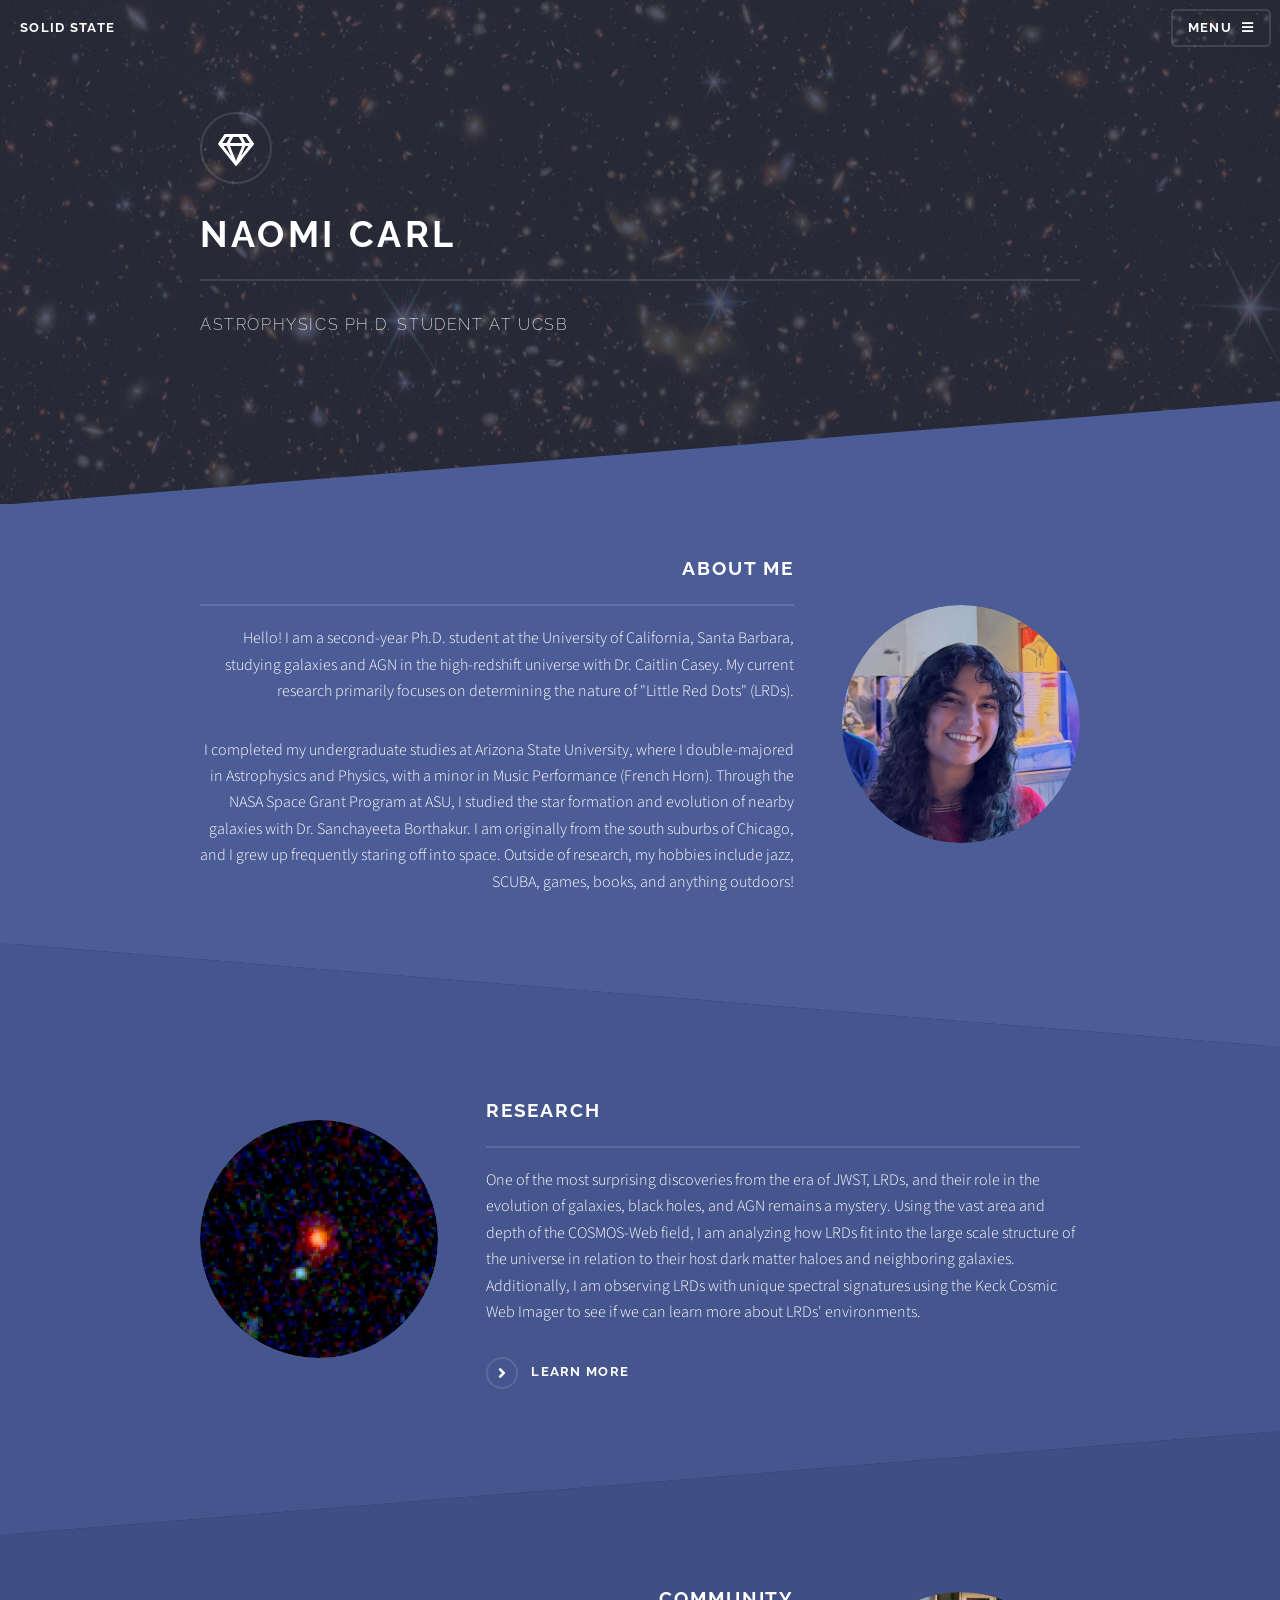
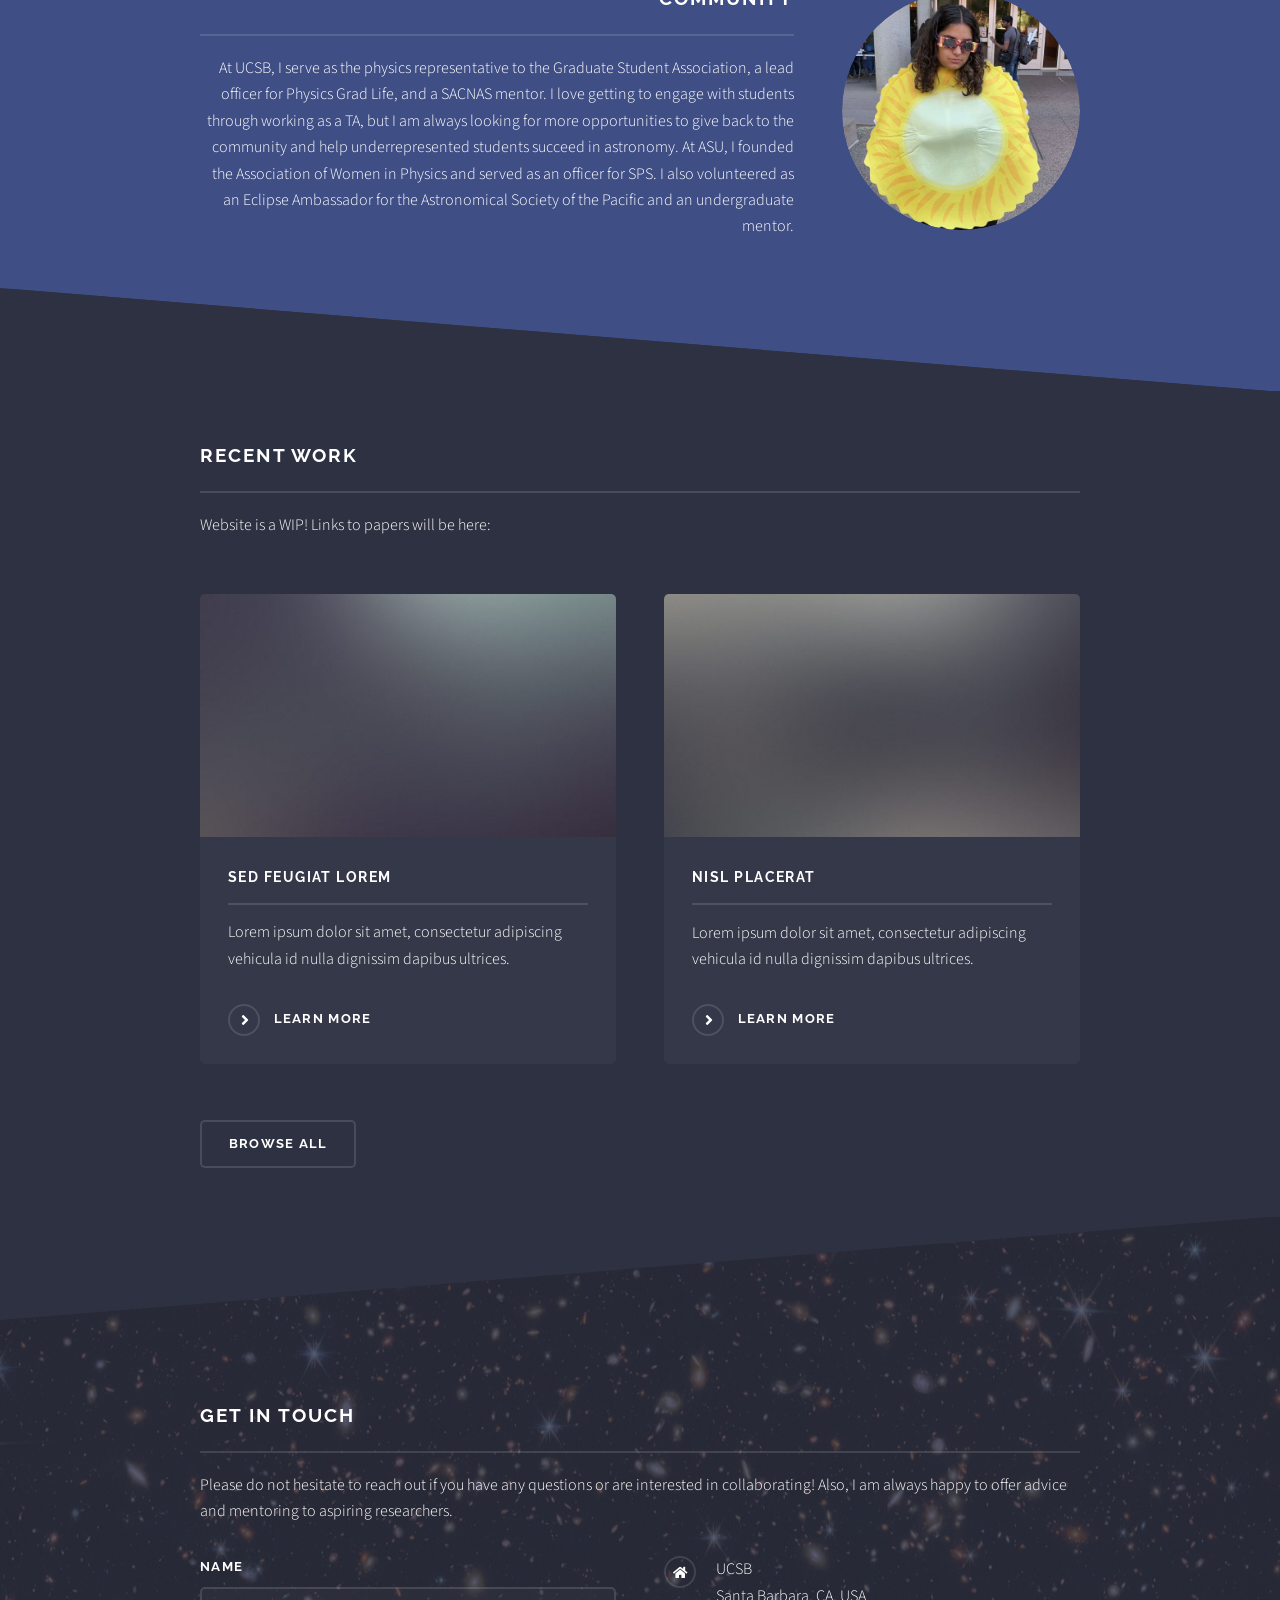
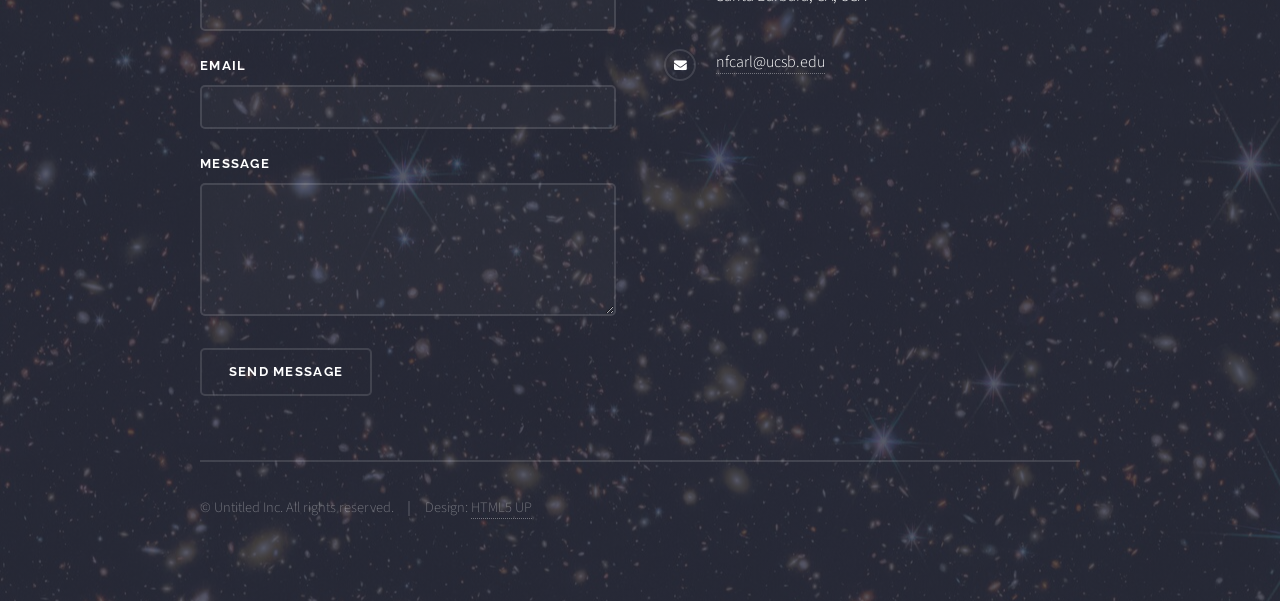
==== commit 8be40ad3: "updated website" ====
--- a/html5up-solid-state/index.html
+++ b/html5up-solid-state/index.html
@@ -6,7 +6,7 @@
 -->
 <html>
 	<head>
-		<title>Solid State by HTML5 UP</title>
+		<title>Naomi Carl</title>
 		<meta charset="utf-8" />
 		<meta name="viewport" content="width=device-width, initial-scale=1, user-scalable=no" />
 		<link rel="stylesheet" href="assets/css/main.css" />
@@ -31,10 +31,8 @@
 							<h2>Menu</h2>
 							<ul class="links">
 								<li><a href="index.html">Home</a></li>
-								<li><a href="generic.html">Generic</a></li>
-								<li><a href="elements.html">Elements</a></li>
-								<li><a href="#">Log In</a></li>
-								<li><a href="#">Sign Up</a></li>
+								<li><a href="generic.html">About Me</a></li>
+								<li><a href="elements.html">CV</a></li>
 							</ul>
 							<a href="#" class="close">Close</a>
 						</div>
@@ -44,8 +42,8 @@
 					<section id="banner">
 						<div class="inner">
 							<div class="logo"><span class="icon fa-gem"></span></div>
-							<h2>This is Solid State</h2>
-							<p>Another free + fully responsive site template by <a href="http://html5up.net">HTML5 UP</a></p>
+							<h2>Naomi Carl</h2>
+							<p>Astrophysics Ph.D. Student at UCSB</p>
 						</div>
 					</section>
 
@@ -55,11 +53,15 @@
 						<!-- One -->
 							<section id="one" class="wrapper spotlight style1">
 								<div class="inner">
-									<a href="#" class="image"><img src="images/pic01.jpg" alt="" /></a>
+									<a href="#" class="image"><img src="images/IMG_7698.jpg" alt="" /></a>
 									<div class="content">
-										<h2 class="major">Magna arcu feugiat</h2>
-										<p>Lorem ipsum dolor sit amet, etiam lorem adipiscing elit. Cras turpis ante, nullam sit amet turpis non, sollicitudin posuere urna. Mauris id tellus arcu. Nunc vehicula id nulla dignissim dapibus. Nullam ultrices, neque et faucibus viverra, ex nulla cursus.</p>
-										<a href="#" class="special">Learn more</a>
+										<h2 class="major">About Me</h2>
+										<p>Hello! I am a second-year Ph.D. student at the University of California, Santa Barbara, studying galaxies and AGN in the high-redshift universe with Dr. Caitlin Casey. 
+											My current research primarily focuses on determining the nature of "Little Red Dots" (LRDs). </p>
+
+										<p>I completed my undergraduate studies at Arizona State University, where I double-majored in Astrophysics and Physics, with a minor in Music Performance (French Horn). 
+											Through the NASA Space Grant Program at ASU, I studied the star formation and evolution of nearby galaxies with Dr. Sanchayeeta Borthakur. 
+											I am originally from the south suburbs of Chicago, and I grew up frequently staring off into space. Outside of research, my hobbies include jazz, SCUBA, games, books, and anything outdoors! </p>
 									</div>
 								</div>
 							</section>
@@ -67,10 +69,12 @@
 						<!-- Two -->
 							<section id="two" class="wrapper alt spotlight style2">
 								<div class="inner">
-									<a href="#" class="image"><img src="images/pic02.jpg" alt="" /></a>
+									<a href="#" class="image"><img src="images/lrd.png" alt="" /></a>
 									<div class="content">
-										<h2 class="major">Tempus adipiscing</h2>
-										<p>Lorem ipsum dolor sit amet, etiam lorem adipiscing elit. Cras turpis ante, nullam sit amet turpis non, sollicitudin posuere urna. Mauris id tellus arcu. Nunc vehicula id nulla dignissim dapibus. Nullam ultrices, neque et faucibus viverra, ex nulla cursus.</p>
+										<h2 class="major">Research</h2>
+										<p>One of the most surprising discoveries from the era of JWST, LRDs, and their role in the evolution of galaxies, black holes, and AGN remains a mystery. 
+											Using the vast area and depth of the COSMOS-Web field, I am analyzing how LRDs fit into the large scale structure of the universe in relation to their host dark matter haloes and neighboring galaxies. 
+											Additionally, I am observing LRDs with unique spectral signatures using the Keck Cosmic Web Imager to see if we can learn more about LRDs' environments. </p>
 										<a href="#" class="special">Learn more</a>
 									</div>
 								</div>
@@ -79,11 +83,12 @@
 						<!-- Three -->
 							<section id="three" class="wrapper spotlight style3">
 								<div class="inner">
-									<a href="#" class="image"><img src="images/pic03.jpg" alt="" /></a>
+									<a href="#" class="image"><img src="images/IMG_7699.jpg" alt="" /></a>
 									<div class="content">
-										<h2 class="major">Nullam dignissim</h2>
-										<p>Lorem ipsum dolor sit amet, etiam lorem adipiscing elit. Cras turpis ante, nullam sit amet turpis non, sollicitudin posuere urna. Mauris id tellus arcu. Nunc vehicula id nulla dignissim dapibus. Nullam ultrices, neque et faucibus viverra, ex nulla cursus.</p>
-										<a href="#" class="special">Learn more</a>
+										<h2 class="major">Community</h2>
+										<p>At UCSB, I serve as the physics representative to the Graduate Student Association, a lead officer for Physics Grad Life, and a SACNAS mentor. 
+											I love getting to engage with students through working as a TA, but I am always looking for more opportunities to give back to the community and help underrepresented students succeed in astronomy. 
+											At ASU, I founded the Association of Women in Physics and served as an officer for SPS. I also volunteered as an Eclipse Ambassador for the Astronomical Society of the Pacific and an undergraduate mentor. </p>
 									</div>
 								</div>
 							</section>
@@ -91,8 +96,8 @@
 						<!-- Four -->
 							<section id="four" class="wrapper alt style1">
 								<div class="inner">
-									<h2 class="major">Vitae phasellus</h2>
-									<p>Cras mattis ante fermentum, malesuada neque vitae, eleifend erat. Phasellus non pulvinar erat. Fusce tincidunt, nisl eget mattis egestas, purus ipsum consequat orci, sit amet lobortis lorem lacus in tellus. Sed ac elementum arcu. Quisque placerat auctor laoreet.</p>
+									<h2 class="major">Recent Work</h2>
+									<p>Website is a WIP! Links to papers will be here:</p>
 									<section class="features">
 										<article>
 											<a href="#" class="image"><img src="images/pic04.jpg" alt="" /></a>
@@ -103,18 +108,6 @@
 										<article>
 											<a href="#" class="image"><img src="images/pic05.jpg" alt="" /></a>
 											<h3 class="major">Nisl placerat</h3>
-											<p>Lorem ipsum dolor sit amet, consectetur adipiscing vehicula id nulla dignissim dapibus ultrices.</p>
-											<a href="#" class="special">Learn more</a>
-										</article>
-										<article>
-											<a href="#" class="image"><img src="images/pic06.jpg" alt="" /></a>
-											<h3 class="major">Ante fermentum</h3>
-											<p>Lorem ipsum dolor sit amet, consectetur adipiscing vehicula id nulla dignissim dapibus ultrices.</p>
-											<a href="#" class="special">Learn more</a>
-										</article>
-										<article>
-											<a href="#" class="image"><img src="images/pic07.jpg" alt="" /></a>
-											<h3 class="major">Fusce consequat</h3>
 											<p>Lorem ipsum dolor sit amet, consectetur adipiscing vehicula id nulla dignissim dapibus ultrices.</p>
 											<a href="#" class="special">Learn more</a>
 										</article>
@@ -131,7 +124,7 @@
 					<section id="footer">
 						<div class="inner">
 							<h2 class="major">Get in touch</h2>
-							<p>Cras mattis ante fermentum, malesuada neque vitae, eleifend erat. Phasellus non pulvinar erat. Fusce tincidunt, nisl eget mattis egestas, purus ipsum consequat orci, sit amet lobortis lorem lacus in tellus. Sed ac elementum arcu. Quisque placerat auctor laoreet.</p>
+							<p>Please do not hesitate to reach out if you have any questions or are interested in collaborating! Also, I am always happy to offer advice and mentoring to aspiring researchers.</p>
 							<form method="post" action="#">
 								<div class="fields">
 									<div class="field">
@@ -153,15 +146,10 @@
 							</form>
 							<ul class="contact">
 								<li class="icon solid fa-home">
-									Untitled Inc<br />
-									1234 Somewhere Road Suite #2894<br />
-									Nashville, TN 00000-0000
+									UCSB<br />
+									Santa Barbara, CA, USA
 								</li>
-								<li class="icon solid fa-phone">(000) 000-0000</li>
-								<li class="icon solid fa-envelope"><a href="#">information@untitled.tld</a></li>
-								<li class="icon brands fa-twitter"><a href="#">twitter.com/untitled-tld</a></li>
-								<li class="icon brands fa-facebook-f"><a href="#">facebook.com/untitled-tld</a></li>
-								<li class="icon brands fa-instagram"><a href="#">instagram.com/untitled-tld</a></li>
+								<li class="icon solid fa-envelope"><a href="#">nfcarl@ucsb.edu</a></li>
 							</ul>
 							<ul class="copyright">
 								<li>&copy; Untitled Inc. All rights reserved.</li><li>Design: <a href="http://html5up.net">HTML5 UP</a></li>
--- a/html5up-solid-state/assets/css/main.css
+++ b/html5up-solid-state/assets/css/main.css
@@ -1,10 +1,10 @@
 @import url(fontawesome-all.min.css);
 @import url("https://fonts.googleapis.com/css?family=Raleway:200,700|Source+Sans+Pro:300,600,300italic,600italic");
 
-/*
-	Solid State by HTML5 UP
-	html5up.net | @ajlkn
-	Free for personal and commercial use under the CCA 3.0 license (html5up.net/license)
+/*
+	Solid State by HTML5 UP
+	html5up.net | @ajlkn
+	Free for personal and commercial use under the CCA 3.0 license (html5up.net/license)
 */
 
 html, body, div, span, applet, object,
@@ -100,12 +100,12 @@
 
 	body {
 		background-color: #2e3141;
-		background-image: linear-gradient(to top, rgba(46, 49, 65, 0.8), rgba(46, 49, 65, 0.8)), url("../../images/bg.jpg");
-		background-size: auto,+		background-image: linear-gradient(to top, rgba(46, 49, 65, 0.8), rgba(46, 49, 65, 0.8)), url("../../images/image.png");
+		background-size: auto,
  cover;
-		background-attachment: fixed,+		background-attachment: fixed,
  fixed;
-		background-position: center,+		background-position: center,
  center;
 	}
 
@@ -3466,10 +3466,10 @@
 			#banner {
 				padding: 7em 0 8.25em 0 ;
 				background-color: #2e3141;
-				background-image: linear-gradient(to top, rgba(46, 49, 65, 0.8), rgba(46, 49, 65, 0.8)), url("../../images/bg.jpg");
-				background-size: auto,+				background-image: linear-gradient(to top, rgba(46, 49, 65, 0.8), rgba(46, 49, 65, 0.8)), url("../../images/image.png");
+				background-size: auto,
  cover;
-				background-position: center,+				background-position: center,
  center;
 				margin-bottom: -6.5em;
 			}
@@ -3578,10 +3578,10 @@
 		#wrapper > header {
 			padding: 9em 0 6.25em 0 ;
 			background-color: #2e3141;
-			background-image: linear-gradient(to top, rgba(46, 49, 65, 0.8), rgba(46, 49, 65, 0.8)), url("../../images/bg.jpg");
-			background-size: auto,+			background-image: linear-gradient(to top, rgba(46, 49, 65, 0.8), rgba(46, 49, 65, 0.8)), url("../../images/image.png");
+			background-size: auto,
  cover;
-			background-position: center,+			background-position: center,
  0% 30%;
 			margin-bottom: -6.5em;
 		}
@@ -3592,9 +3592,9 @@
 
 		#wrapper > header {
 			padding: 11em 3em 7.375em 3em ;
-			background-size: auto,+			background-size: auto,
  cover;
-			background-position: center,+			background-position: center,
  0% 0%;
 			margin-bottom: -4.75em;
 		}
@@ -3609,7 +3609,7 @@
 
 		#wrapper > header {
 			padding: 6.5em 2em 3em 2em ;
-			background-size: auto,+			background-size: auto,
  125%;
 			margin-bottom: -2.5em;
 		}
@@ -4071,10 +4071,10 @@
 
 		#footer {
 			background-color: #2e3141;
-			background-image: linear-gradient(to top, rgba(46, 49, 65, 0.8), rgba(46, 49, 65, 0.8)), url("../../images/bg.jpg");
-			background-size: auto,+			background-image: linear-gradient(to top, rgba(46, 49, 65, 0.8), rgba(46, 49, 65, 0.8)), url("../../images/image.png");
+			background-size: auto,
  cover;
-			background-position: center,+			background-position: center,
  center;
 			margin-top: -6.5em;
 			padding-top: 6.5em;
